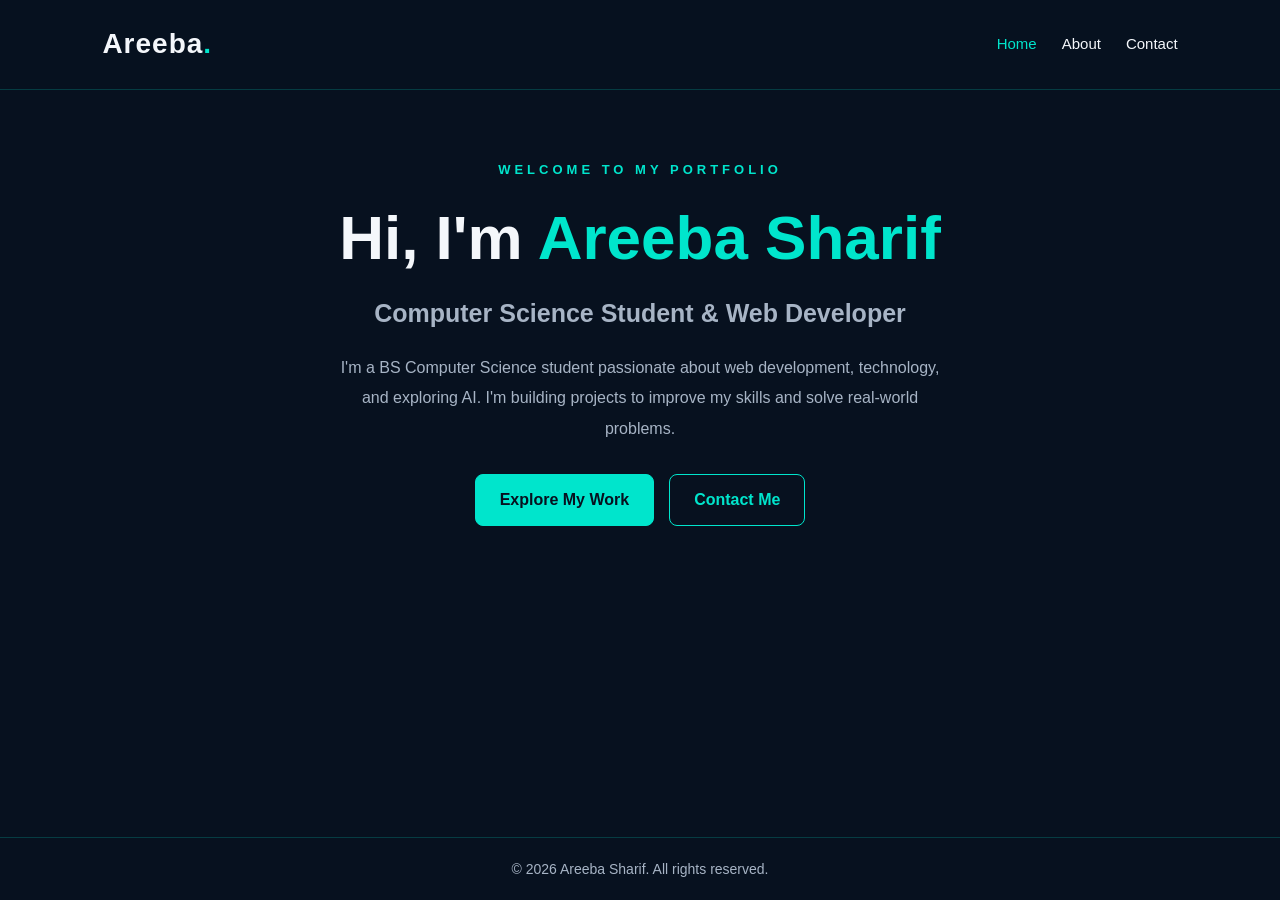
==== index.html @ 6294e9df "Complete Week 1 portfolio tasks" ====
<!DOCTYPE html>
<html lang="en">
<head>
    <meta charset="UTF-8">
    <meta name="viewport" content="width=device-width, initial-scale=1.0">
    <meta name="description" content="Areeba Sharif's personal developer portfolio.">
    <title>Areeba Sharif | Developer Portfolio</title>
    <link rel="stylesheet" href="css/style.css">
</head>
<body>

    <header>
        <h1 class="logo">Areeba<span>.</span></h1>

        <nav>
            <a href="index.html">Home</a>
            <a href="about.html">About</a>
            <a href="contact.html">Contact</a>
        </nav>
    </header>

    <main>
        <section class="hero">
            <p class="welcome">WELCOME TO MY PORTFOLIO</p>

            <h2>Hi, I'm <span>Areeba Sharif</span></h2>

            <h3>Computer Science Student & Web Developer</h3>

            <p class="intro">
                I'm a BS Computer Science student passionate about
                web development, technology, and exploring AI.
                I'm building projects to improve my skills and solve
                real-world problems.
            </p>

            <div class="hero-buttons">
                <a href="about.html" class="btn">Explore My Work</a>
                <a href="contact.html" class="btn secondary">Contact Me</a>
            </div>
        </section>
    </main>

    <footer>
        <p>&copy; 2026 Areeba Sharif. All rights reserved.</p>
    </footer>

    <script src="js/script.js"></script>
</body>
</html>
---- css/style.css ----
:root {
    --bg: #07111f;
    --panel: #0d1b2a;
    --panel-light: #102538;
    --teal: #00e5cc;
    --white: #f4f7fb;
    --muted: #a7b4c5;
    --border: rgba(0, 229, 204, 0.2);
}

* {
    margin: 0;
    padding: 0;
    box-sizing: border-box;
}

html {
    scroll-behavior: smooth;
}

body {
    font-family: Arial, sans-serif;
    background: var(--bg);
    color: var(--white);
    min-height: 100vh;
    display: flex;
    flex-direction: column;
    line-height: 1.6;
    overflow-x: hidden;
}

/* ========================================
   2. NAVIGATION HEADER
======================================== */

header {
    display: flex;
    justify-content: space-between;
    align-items: center;
    padding: 22px 8%;
    border-bottom: 1px solid var(--border);
    background: rgba(7, 17, 31, 0.95);
    position: relative;
    z-index: 10;
}

.logo {
    font-size: 28px;
    font-weight: bold;
    letter-spacing: 1px;
}

.logo span,
.hero h2 span,
.skills-section h2 span {
    color: var(--teal);
}

nav {
    display: flex;
    align-items: center;
    gap: 25px;
}

nav a {
    color: var(--white);
    text-decoration: none;
    font-size: 15px;
    transition: color 0.3s ease;
}

nav a:hover,
nav a:focus-visible {
    color: var(--teal);
}

/* ========================================
   3. MAIN PAGE LAYOUT
======================================== */

main {
    flex: 1;
    width: 100%;
    display: flex;
    flex-direction: column;
    align-items: center;
    gap: 40px;
    padding: 70px 8%;
}

/* ========================================
   4. HERO AND INTRODUCTION
======================================== */

.hero {
    width: 100%;
    max-width: 800px;
    text-align: center;
    animation: fadeUp 1s ease both;
}

.welcome {
    color: var(--teal);
    letter-spacing: 4px;
    font-size: 13px;
    font-weight: bold;
    margin-bottom: 20px;
}

.hero h2 {
    font-size: clamp(36px, 6vw, 62px);
    line-height: 1.2;
    margin-bottom: 18px;
}

.hero h3 {
    font-size: clamp(18px, 3vw, 25px);
    color: var(--muted);
    margin-bottom: 20px;
}

.intro {
    color: var(--muted);
    max-width: 620px;
    margin: 0 auto 30px;
    line-height: 1.9;
}

/* ========================================
   5. BUTTONS AND GLOW EFFECT
======================================== */

.hero-buttons {
    display: flex;
    justify-content: center;
    flex-wrap: wrap;
    gap: 15px;
}

.btn {
    display: inline-block;
    padding: 12px 24px;
    border-radius: 8px;
    background: var(--teal);
    color: var(--bg);
    font-weight: bold;
    text-decoration: none;
    border: 1px solid var(--teal);
    transition:
        transform 0.3s ease,
        box-shadow 0.3s ease,
        background 0.3s ease;
}

.btn:hover {
    transform: translateY(-4px);
    box-shadow: 0 0 22px rgba(0, 229, 204, 0.35);
}

.btn.secondary {
    background: transparent;
    color: var(--teal);
}

.btn.secondary:hover {
    background: var(--teal);
    color: var(--bg);
}

/* ========================================
   6. TECHNICAL SKILLS SECTION
======================================== */

.skills-section {
    width: 100%;
    max-width: 1050px;
    margin: 0 auto;
    padding: 30px 0;
    text-align: center;
    animation: fadeUp 0.8s ease both;
}

.skills-section h2 {
    font-size: clamp(32px, 5vw, 48px);
    line-height: 1.2;
    margin-bottom: 35px;
}

.skills-grid {
    display: grid;
    grid-template-columns: repeat(2, minmax(0, 1fr));
    gap: 22px;
    text-align: left;
}

.skill-card {
    background: linear-gradient(
        135deg,
        var(--panel),
        var(--panel-light)
    );
    border: 1px solid var(--border);
    border-radius: 14px;
    padding: 25px;
    transition:
        transform 0.3s ease,
        box-shadow 0.3s ease,
        border-color 0.3s ease;
}

.skill-card h3 {
    color: var(--teal);
    margin-bottom: 12px;
    font-size: 19px;
}

.skill-card p {
    color: var(--muted);
    line-height: 1.8;
}

.skill-card:hover {
    transform: translateY(-6px);
    border-color: var(--teal);
    box-shadow: 0 0 22px rgba(0, 229, 204, 0.15);
}

/* ========================================
   7. FOOTER
======================================== */

footer {
    text-align: center;
    padding: 20px;
    color: var(--muted);
    border-top: 1px solid var(--border);
    font-size: 14px;
}

/* ========================================
   8. ANIMATIONS
======================================== */

@keyframes fadeUp {
    from {
        opacity: 0;
        transform: translateY(25px);
    }

    to {
        opacity: 1;
        transform: translateY(0);
    }
}

@keyframes glow {
    0%,
    100% {
        box-shadow: 0 0 5px rgba(0, 229, 204, 0.1);
    }

    50% {
        box-shadow: 0 0 18px rgba(0, 229, 204, 0.2);
    }
}

/* ========================================
   9. TABLET RESPONSIVENESS
======================================== */

@media (max-width: 900px) {
    header {
        padding: 20px 5%;
    }

    main {
        padding: 55px 5%;
    }

    .skills-grid {
        gap: 16px;
    }

    .skill-card {
        padding: 22px;
    }
}

/* ========================================
   10. MOBILE RESPONSIVENESS
======================================== */

@media (max-width: 600px) {
    header {
        flex-direction: column;
        gap: 15px;
        padding: 20px;
    }

    nav {
        gap: 18px;
        flex-wrap: wrap;
        justify-content: center;
    }

    nav a {
        font-size: 14px;
    }

    main {
        padding: 45px 20px;
        gap: 25px;
    }

    .hero h2 {
        font-size: 36px;
    }

    .welcome {
        font-size: 11px;
        letter-spacing: 3px;
    }

    .skills-grid {
        grid-template-columns: 1fr;
    }

    .skill-card {
        padding: 20px;
    }

    .hero-buttons {
        flex-direction: column;
        align-items: stretch;
    }

    .btn {
        text-align: center;
    }
}

/* ========================================
   11. ACCESSIBILITY
======================================== */

@media (prefers-reduced-motion: reduce) {
    *,
    *::before,
    *::after {
        scroll-behavior: auto !important;
        animation-duration: 0.01ms !important;
        animation-iteration-count: 1 !important;
        transition-duration: 0.01ms !important;
    }
}
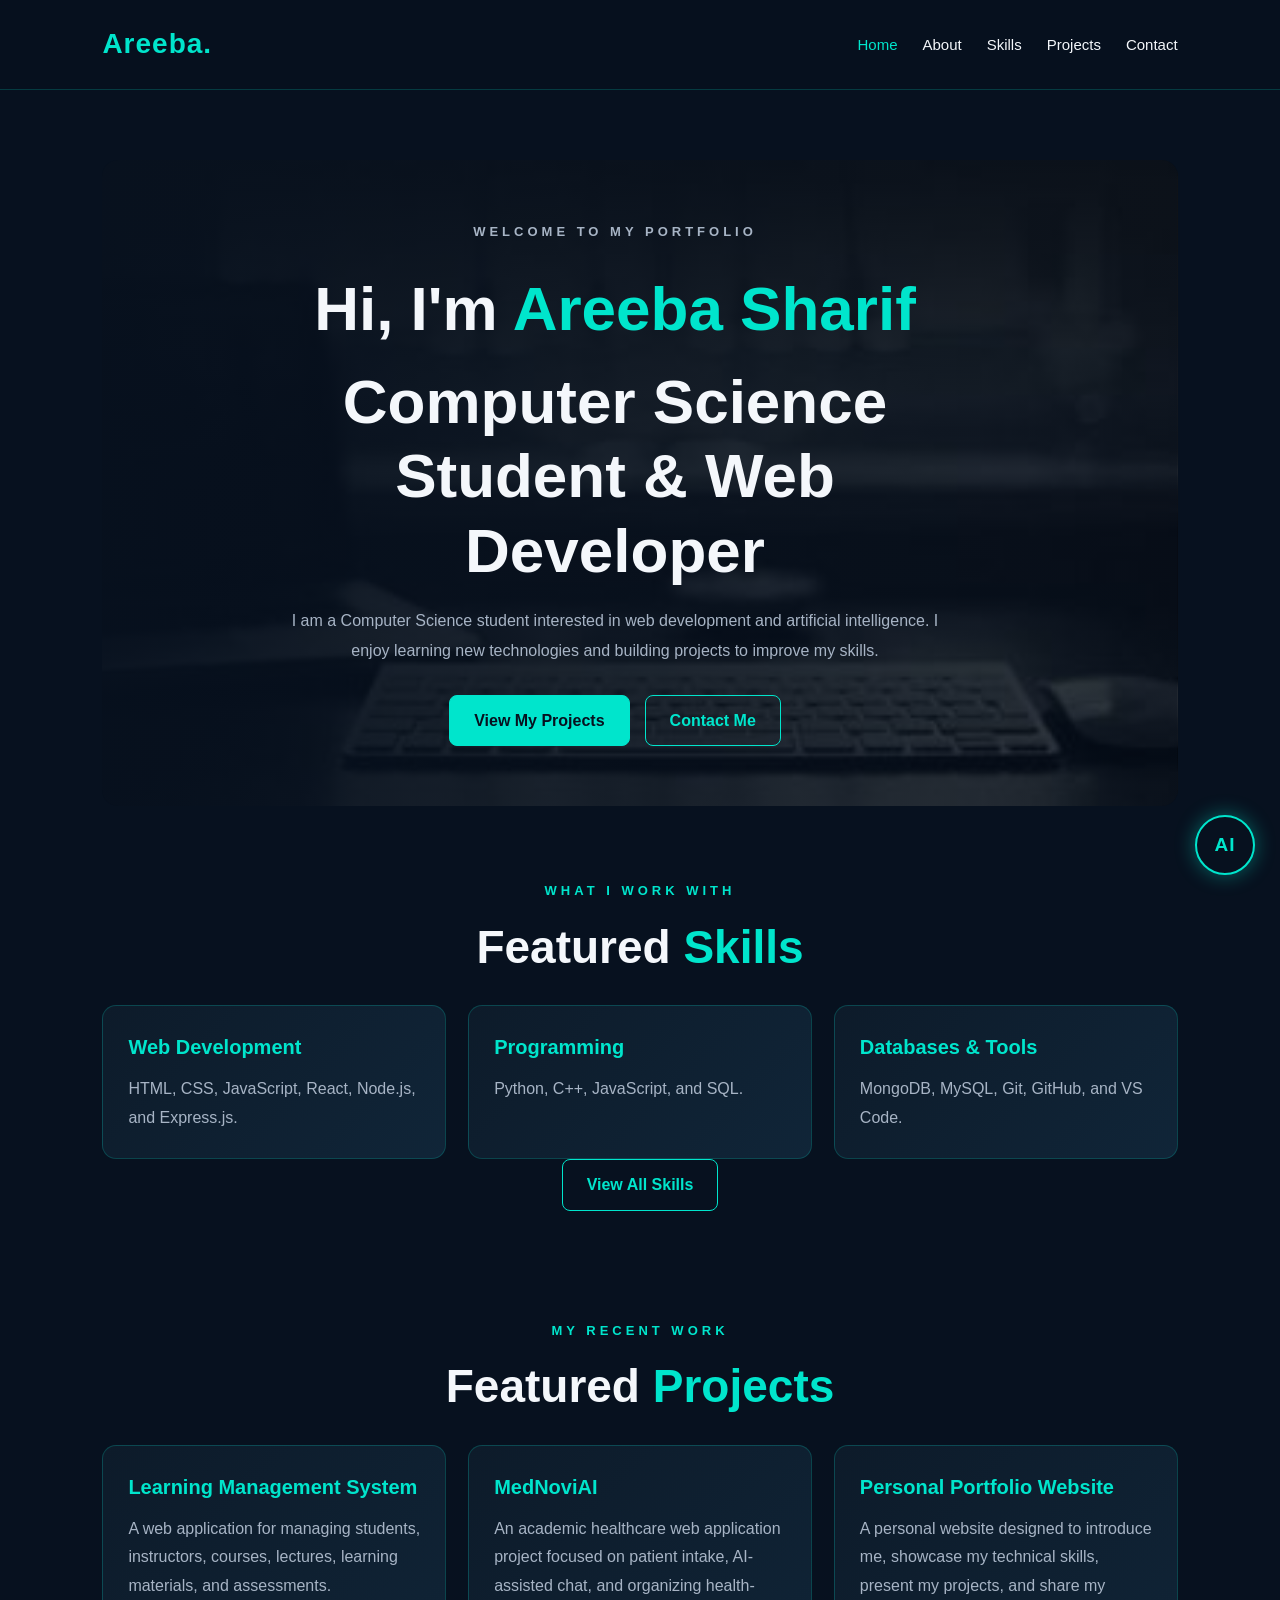
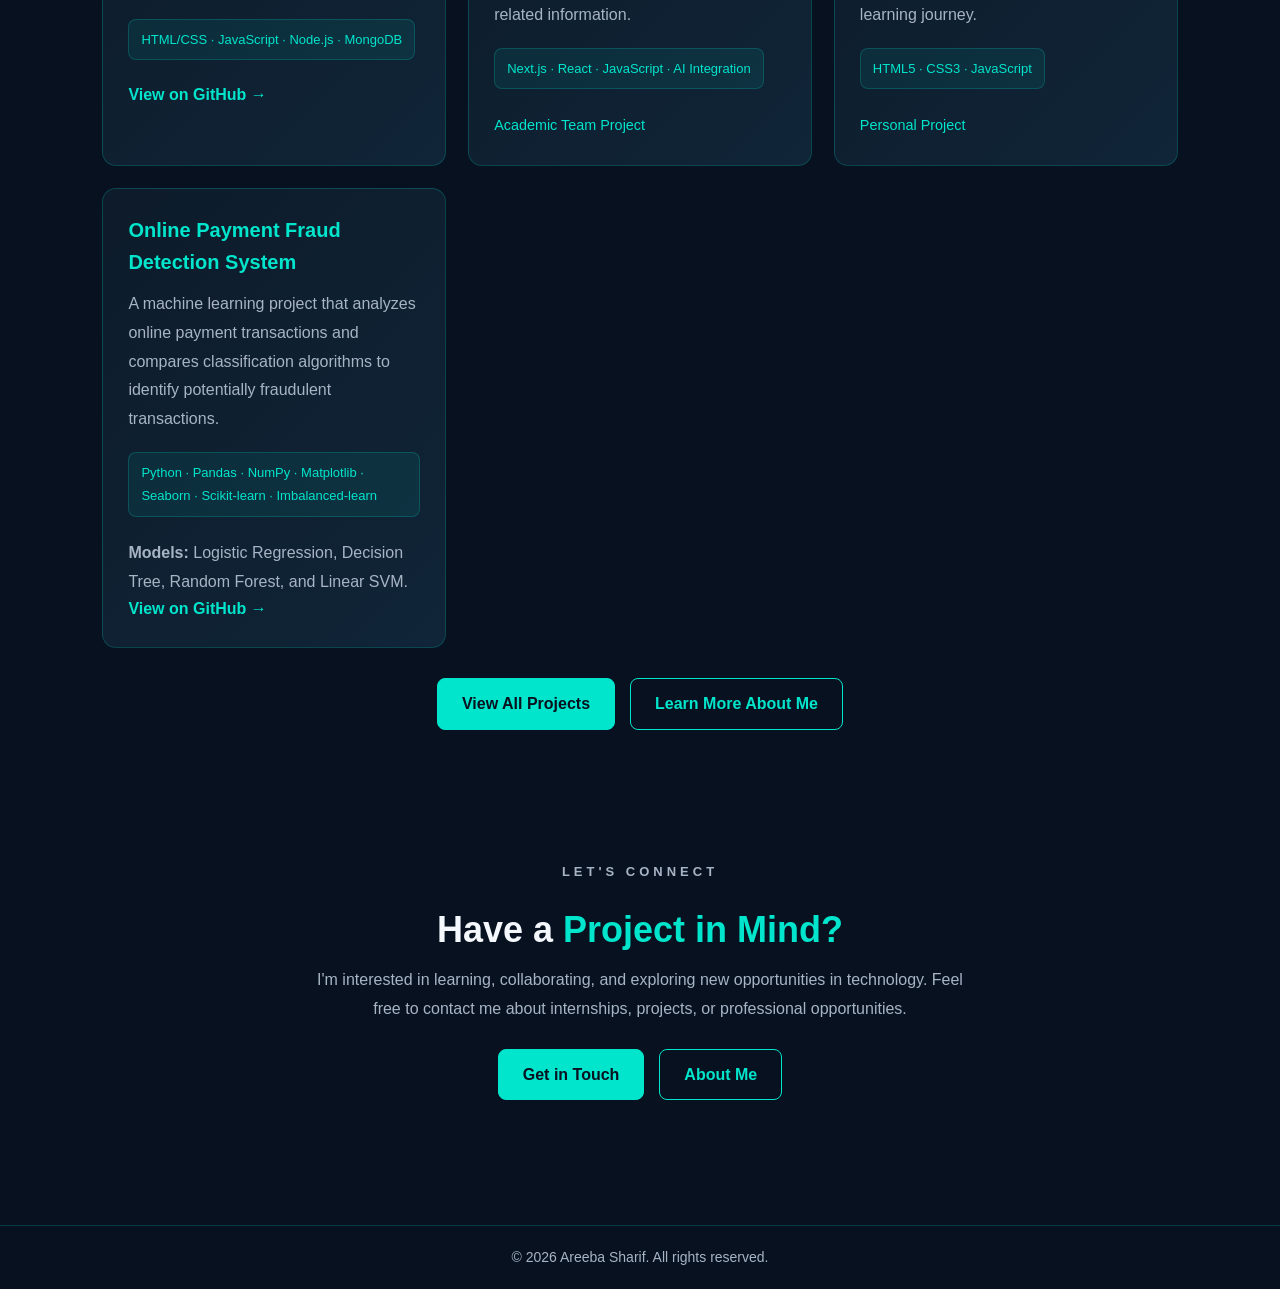
==== commit 12d0002c: "Complete Week 2 HTML and CSS development" ====
--- a/index.html
+++ b/index.html
@@ -1,51 +1,363 @@
-
 <!DOCTYPE html>
 <html lang="en">
+
 <head>
     <meta charset="UTF-8">
     <meta name="viewport" content="width=device-width, initial-scale=1.0">
-    <meta name="description" content="Areeba Sharif's personal developer portfolio.">
+
+    <meta name="description"
+        content="Areeba Sharif's portfolio showcasing computer science skills, web development projects, and machine learning work.">
+
     <title>Areeba Sharif | Developer Portfolio</title>
+
     <link rel="stylesheet" href="css/style.css">
+    <link rel="stylesheet" href="css/chatbot.css">
 </head>
+
 <body>
 
-    <header>
-        <h1 class="logo">Areeba<span>.</span></h1>
-
-        <nav>
-            <a href="index.html">Home</a>
-            <a href="about.html">About</a>
-            <a href="contact.html">Contact</a>
+    <!-- Header and Navigation -->
+    <header class="header">
+        <nav class="navbar" aria-label="Main navigation">
+
+            <a href="index.html" class="logo">
+                Areeba<span>.</span>
+            </a>
+
+            <ul class="nav-links">
+                <li>
+                    <a href="index.html" class="active">Home</a>
+                </li>
+                <li>
+                    <a href="about.html">About</a>
+                </li>
+                <li>
+                    <a href="skills.html">Skills</a>
+                </li>
+                <li>
+                    <a href="projects.html">Projects</a>
+                </li>
+                <li>
+                    <a href="contact.html">Contact</a>
+                </li>
+            </ul>
+
         </nav>
     </header>
 
     <main>
-        <section class="hero">
+    
+<!-- Hero Section -->
+<section class="hero" id="home">
+    <div class="hero-content">
+        <div class="hero-text">
+
             <p class="welcome">WELCOME TO MY PORTFOLIO</p>
 
-            <h2>Hi, I'm <span>Areeba Sharif</span></h2>
-
-            <h3>Computer Science Student & Web Developer</h3>
+            <h1>Hi, I'm <span>Areeba Sharif</span></h1>
+
+            <h2>Computer Science Student &amp; Web Developer</h2>
 
             <p class="intro">
-                I'm a BS Computer Science student passionate about
-                web development, technology, and exploring AI.
-                I'm building projects to improve my skills and solve
-                real-world problems.
+                I am a Computer Science student interested in web
+                development and artificial intelligence. I enjoy
+                learning new technologies and building projects
+                to improve my skills.
             </p>
 
             <div class="hero-buttons">
-                <a href="about.html" class="btn">Explore My Work</a>
-                <a href="contact.html" class="btn secondary">Contact Me</a>
-            </div>
+                <a href="#projects" class="btn">
+                    View My Projects
+                </a>
+
+                <a href="contact.html" class="btn secondary">
+                    Contact Me
+                </a>
+            </div>
+
+        </div>
+    </div>
+</section>
+
+        
+
+        <!-- Featured Skills Section -->
+        <section class="home-section" id="skills">
+
+            <p class="welcome">WHAT I WORK WITH</p>
+
+            <h2>Featured <span>Skills</span></h2>
+
+            <div class="home-grid">
+
+                <article class="home-card">
+                    <h3>Web Development</h3>
+
+                    <p>
+                        HTML, CSS, JavaScript, React, Node.js,
+                        and Express.js.
+                    </p>
+                </article>
+
+                <article class="home-card">
+                    <h3>Programming</h3>
+
+                    <p>
+                        Python, C++, JavaScript, and SQL.
+                    </p>
+                </article>
+
+                <article class="home-card">
+                    <h3>Databases &amp; Tools</h3>
+
+                    <p>
+                        MongoDB, MySQL, Git, GitHub, and VS Code.
+                    </p>
+                </article>
+
+            </div>
+
+            <div class="hero-buttons">
+                <a href="skills.html" class="btn secondary">
+                    View All Skills
+                </a>
+            </div>
+
         </section>
+
+        <!-- Featured Projects Section -->
+        <section class="home-section" id="projects">
+
+            <p class="welcome">MY RECENT WORK</p>
+
+            <h2>Featured <span>Projects</span></h2>
+
+            <div class="home-grid">
+
+                <!-- Project 1: LMS -->
+                <article class="home-card">
+
+                    <h3>Learning Management System</h3>
+
+                    <p>
+                        A web application for managing students,
+                        instructors, courses, lectures, learning
+                        materials, and assessments.
+                    </p>
+
+                    <p class="project-tech">
+                        HTML/CSS · JavaScript · Node.js · MongoDB
+                    </p>
+
+                    <a
+                        href="https://github.com/Areeba-Sharif/LMS-PROJECT"
+                        target="_blank"
+                        rel="noopener noreferrer"
+                        class="project-link">
+                        View on GitHub →
+                    </a>
+
+                </article>
+
+                <!-- Project 2: MedNoviAI -->
+                <article class="home-card">
+
+                    <h3>MedNoviAI</h3>
+
+                    <p>
+                        An academic healthcare web application project
+                        focused on patient intake, AI-assisted chat,
+                        and organizing health-related information.
+                    </p>
+
+                    <p class="project-tech">
+                        Next.js · React · JavaScript · AI Integration
+                    </p>
+
+                    <p>
+                        <span class="project-status">
+                            Academic Team Project
+                        </span>
+                    </p>
+
+                </article>
+
+                <!-- Project 3: Portfolio -->
+                <article class="home-card">
+
+                    <h3>Personal Portfolio Website</h3>
+
+                    <p>
+                        A personal website designed to introduce me,
+                        showcase my technical skills, present my
+                        projects, and share my learning journey.
+                    </p>
+
+                    <p class="project-tech">
+                        HTML5 · CSS3 · JavaScript
+                    </p>
+
+                    <p>
+                        <span class="project-status">
+                            Personal Project
+                        </span>
+                    </p>
+
+                </article>
+
+                <!-- Project 4: Fraud Detection -->
+                <article class="home-card">
+
+                    <h3>Online Payment Fraud Detection System</h3>
+
+                    <p>
+                        A machine learning project that analyzes
+                        online payment transactions and compares
+                        classification algorithms to identify
+                        potentially fraudulent transactions.
+                    </p>
+
+                    <p class="project-tech">
+                        Python · Pandas · NumPy · Matplotlib ·
+                        Seaborn · Scikit-learn · Imbalanced-learn
+                    </p>
+
+                    <p>
+                        <strong>Models:</strong>
+                        Logistic Regression, Decision Tree,
+                        Random Forest, and Linear SVM.
+                    </p>
+
+                    <a
+                        href="https://github.com/Areeba-Sharif/Online-Payment-Fraud-Detection"
+                        target="_blank"
+                        rel="noopener noreferrer"
+                        class="project-link">
+                        View on GitHub →
+                    </a>
+
+                </article>
+
+            </div>
+
+            <div class="hero-buttons projects-button">
+                <a href="projects.html" class="btn">
+                    View All Projects
+                </a>
+
+                <a href="about.html" class="btn secondary">
+                    Learn More About Me
+                </a>
+            </div>
+
+        </section>
+
+        <!-- Contact Call to Action -->
+        <section class="home-section contact-preview">
+
+            <p class="welcome">LET'S CONNECT</p>
+
+            <h2>
+                Have a <span>Project in Mind?</span>
+            </h2>
+
+            <p class="intro">
+                I'm interested in learning, collaborating, and
+                exploring new opportunities in technology.
+                Feel free to contact me about internships,
+                projects, or professional opportunities.
+            </p>
+
+            <div class="hero-buttons">
+                <a href="contact.html" class="btn">
+                    Get in Touch
+                </a>
+
+                <a href="about.html" class="btn secondary">
+                    About Me
+                </a>
+            </div>
+
+        </section>
+
     </main>
 
-    <footer>
-        <p>&copy; 2026 Areeba Sharif. All rights reserved.</p>
+    <!-- Footer -->
+    <footer class="footer">
+        <p>
+            &copy; 2026 Areeba Sharif. All rights reserved.
+        </p>
     </footer>
 
+    
     <script src="js/script.js"></script>
+
+    <!-- AI Portfolio Assistant -->
+    <div class="chatbot-panel" id="chatbotPanel"
+         role="dialog"
+         aria-label="Areeba's AI Portfolio Assistant">
+
+        <div class="chatbot-header">
+            <div>
+                <h3>Areeba's AI Assistant</h3>
+                <p>Ask me about Areeba!</p>
+            </div>
+
+            <button class="chatbot-close"
+                    id="chatbotClose"
+                    type="button"
+                    aria-label="Close chat">&times;</button>
+        </div>
+
+        <div class="chatbot-messages"
+             id="chatbotMessages"
+             aria-live="polite">
+            <div class="chatbot-message bot">
+                Hi! Welcome to Areeba's portfolio.
+
+                Ask me about her skills, projects, education,
+                or contact details.
+            </div>
+        </div>
+
+        <div class="chatbot-suggestions">
+            <button type="button"
+                    data-question="What are Areeba's skills?">Skills</button>
+
+            <button type="button"
+                    data-question="Tell me about Areeba's projects.">Projects</button>
+
+            <button type="button"
+                    data-question="Tell me about Areeba's education.">Education</button>
+
+            <button type="button"
+                    data-question="How can I contact Areeba?">Contact</button>
+        </div>
+
+        <form class="chatbot-form" id="chatbotForm">
+            <input type="text"
+                   id="chatbotInput"
+                   placeholder="Ask a question..."
+                   aria-label="Your question"
+                   autocomplete="off"
+                   required>
+
+            <button type="submit">Send</button>
+        </form>
+    </div>
+
+    <!-- Floating AI Button (no icon required) -->
+    <button class="chatbot-toggle"
+            id="chatbotToggle"
+            type="button"
+            aria-label="Open portfolio assistant"
+            aria-controls="chatbotPanel"
+            aria-expanded="false">
+        <span class="chatbot-button-text">AI</span>
+    </button>
+
+    <!-- Chatbot JavaScript -->
+    <script src="js/chatbot.js" defer></script>
+
 </body>
 </html>
--- a/css/style.css
+++ b/css/style.css
@@ -1,4 +1,6 @@
-
+/* ========================================
+   1. THEME AND GLOBAL SETTINGS
+======================================== */
 
 :root {
     --bg: #07111f;
@@ -8,6 +10,7 @@
     --white: #f4f7fb;
     --muted: #a7b4c5;
     --border: rgba(0, 229, 204, 0.2);
+    --shadow: 0 0 22px rgba(0, 229, 204, 0.15);
 }
 
 * {
@@ -21,64 +24,29 @@
 }
 
 body {
-    font-family: Arial, sans-serif;
-    background: var(--bg);
-    color: var(--white);
     min-height: 100vh;
     display: flex;
     flex-direction: column;
+    overflow-x: hidden;
+    font-family: Arial, sans-serif;
     line-height: 1.6;
-    overflow-x: hidden;
-}
-
-/* ========================================
-   2. NAVIGATION HEADER
-======================================== */
-
-header {
-    display: flex;
-    justify-content: space-between;
-    align-items: center;
-    padding: 22px 8%;
-    border-bottom: 1px solid var(--border);
-    background: rgba(7, 17, 31, 0.95);
-    position: relative;
-    z-index: 10;
-}
-
-.logo {
-    font-size: 28px;
-    font-weight: bold;
-    letter-spacing: 1px;
-}
-
-.logo span,
-.hero h2 span,
-.skills-section h2 span {
-    color: var(--teal);
-}
-
-nav {
-    display: flex;
-    align-items: center;
-    gap: 25px;
-}
-
-nav a {
+    background: var(--bg);
     color: var(--white);
-    text-decoration: none;
-    font-size: 15px;
-    transition: color 0.3s ease;
-}
-
-nav a:hover,
-nav a:focus-visible {
-    color: var(--teal);
-}
-
-/* ========================================
-   3. MAIN PAGE LAYOUT
-======================================== */
+}
+
+img {
+    max-width: 100%;
+}
+
+a {
+    outline-offset: 4px;
+}
+
+button,
+input,
+textarea {
+    font: inherit;
+}
 
 main {
     flex: 1;
@@ -90,50 +58,184 @@
     padding: 70px 8%;
 }
 
+section {
+    scroll-margin-top: 25px;
+}
+
 /* ========================================
-   4. HERO AND INTRODUCTION
+   2. HEADER AND NAVIGATION
+   Supports both direct nav links and
+   .navbar / .nav-links markup
 ======================================== */
 
+header,
+.header {
+    position: relative;
+    z-index: 10;
+    display: flex;
+    align-items: center;
+    justify-content: space-between;
+    gap: 20px;
+    padding: 22px 8%;
+    background: rgba(7, 17, 31, 0.96);
+    border-bottom: 1px solid var(--border);
+}
+
+.navbar {
+    width: 100%;
+    display: flex;
+    align-items: center;
+    justify-content: space-between;
+    gap: 20px;
+}
+
+.logo {
+    color: var(--white);
+    font-size: 28px;
+    font-weight: bold;
+    letter-spacing: 1px;
+    text-decoration: none;
+    white-space: nowrap;
+}
+
+.logo span {
+    color: var(--teal);
+}
+
+nav,
+.nav-links {
+    display: flex;
+    align-items: center;
+    gap: 25px;
+}
+
+.nav-links {
+    flex-wrap: wrap;
+    list-style: none;
+}
+
+nav a,
+.nav-links a {
+    color: var(--white);
+    text-decoration: none;
+    font-size: 15px;
+    transition: color 0.3s ease;
+}
+
+nav a:hover,
+nav a:focus-visible,
+.nav-links a:hover,
+.nav-links a:focus-visible,
+.nav-links a.active {
+    color: var(--teal);
+}
+
+/* ========================================
+   3. HERO SECTION
+======================================== */
+
 .hero {
+    position: relative;
+    isolation: isolate;
     width: 100%;
-    max-width: 800px;
+    max-width: 1100px;
+    min-height: 480px;
+    display: flex;
+    flex-direction: column;
+    align-items: center;
+    justify-content: center;
+    padding: 60px 30px;
     text-align: center;
-    animation: fadeUp 1s ease both;
+    border-radius: 16px;
+    overflow: hidden;
+    background-color: var(--bg);
+    background-image:
+        linear-gradient(
+            90deg,
+            rgba(7, 17, 31, 0.92) 0%,
+            rgba(7, 17, 31, 0.76) 55%,
+            rgba(7, 17, 31, 0.58) 100%
+        ),
+        url("../images/hero-bg.png");
+    background-size: cover;
+    background-position: center;
+    background-repeat: no-repeat;
+    animation: fadeUp 0.8s ease both;
+}
+
+.hero-content {
+    position: relative;
+    z-index: 1;
+    width: 100%;
+    max-width: 750px;
+}
+
+.hero-text {
+    width: 100%;
+    max-width: 700px;
 }
 
 .welcome {
     color: var(--teal);
-    letter-spacing: 4px;
     font-size: 13px;
     font-weight: bold;
-    margin-bottom: 20px;
-}
-
+    letter-spacing: 4px;
+    margin-bottom: 18px;
+}
+
+.hero h1,
 .hero h2 {
+    color: var(--white);
     font-size: clamp(36px, 6vw, 62px);
     line-height: 1.2;
     margin-bottom: 18px;
 }
 
+.hero h1 span,
+.hero h2 span,
+.home-section h2 span,
+.skills-section h2 span,
+.projects-section h1 span,
+.projects-section h2 span,
+.contact-preview h2 span,
+.contact-section h1 span,
+.section-heading h1 span,
+.section-heading h2 span,
+.goals-content h2 span {
+    color: var(--teal);
+}
+
 .hero h3 {
+    color: var(--muted);
     font-size: clamp(18px, 3vw, 25px);
+    margin-bottom: 20px;
+}
+
+.hero p,
+.hero .intro {
+    max-width: 650px;
+    margin: 0 auto 28px;
     color: var(--muted);
-    margin-bottom: 20px;
-}
-
-.intro {
-    color: var(--muted);
-    max-width: 620px;
-    margin: 0 auto 30px;
     line-height: 1.9;
 }
 
+.hero .hero-buttons {
+    justify-content: center;
+    margin-top: 20px;
+}
+
+.hero-content,
+.hero-text {
+    overflow-wrap: anywhere;
+}
+
 /* ========================================
-   5. BUTTONS AND GLOW EFFECT
+   4. BUTTONS
 ======================================== */
 
 .hero-buttons {
     display: flex;
+    align-items: center;
     justify-content: center;
     flex-wrap: wrap;
     gap: 15px;
@@ -142,20 +244,24 @@
 .btn {
     display: inline-block;
     padding: 12px 24px;
+    border: 1px solid var(--teal);
     border-radius: 8px;
     background: var(--teal);
     color: var(--bg);
     font-weight: bold;
+    text-align: center;
     text-decoration: none;
-    border: 1px solid var(--teal);
+    cursor: pointer;
     transition:
         transform 0.3s ease,
         box-shadow 0.3s ease,
-        background 0.3s ease;
-}
-
-.btn:hover {
-    transform: translateY(-4px);
+        background 0.3s ease,
+        color 0.3s ease;
+}
+
+.btn:hover,
+.btn:focus-visible {
+    transform: translateY(-3px);
     box-shadow: 0 0 22px rgba(0, 229, 204, 0.35);
 }
 
@@ -164,28 +270,112 @@
     color: var(--teal);
 }
 
-.btn.secondary:hover {
+.btn.secondary:hover,
+.btn.secondary:focus-visible {
     background: var(--teal);
     color: var(--bg);
 }
 
 /* ========================================
-   6. TECHNICAL SKILLS SECTION
+   5. HOME PAGE / FEATURED SKILLS
 ======================================== */
 
+.home-section,
+.skills-section,
+.projects-section,
+.contact-preview,
+.contact-section,
+.about-section,
+.education-section,
+.interests-section,
+.goals-section {
+    width: 100%;
+    max-width: 1100px;
+    margin: 0 auto;
+    animation: fadeUp 0.8s ease both;
+}
+
+.home-section,
 .skills-section {
-    width: 100%;
-    max-width: 1050px;
-    margin: 0 auto;
-    padding: 30px 0;
+    padding: 35px 0;
     text-align: center;
-    animation: fadeUp 0.8s ease both;
-}
-
+}
+
+.home-section h2,
 .skills-section h2 {
-    font-size: clamp(32px, 5vw, 48px);
+    font-size: clamp(30px, 5vw, 46px);
     line-height: 1.2;
-    margin-bottom: 35px;
+    margin-bottom: 30px;
+}
+
+.home-grid {
+    display: grid;
+    grid-template-columns: repeat(3, minmax(0, 1fr));
+    gap: 22px;
+    text-align: left;
+}
+
+.home-card,
+.skill-card,
+.interest-card {
+    padding: 25px;
+    border: 1px solid var(--border);
+    border-radius: 14px;
+    background: linear-gradient(135deg, var(--panel), var(--panel-light));
+    transition:
+        transform 0.3s ease,
+        border-color 0.3s ease,
+        box-shadow 0.3s ease;
+}
+
+.home-card:hover,
+.skill-card:hover,
+.interest-card:hover {
+    transform: translateY(-6px);
+    border-color: var(--teal);
+    box-shadow: var(--shadow);
+}
+
+.home-card h3,
+.skill-card h3,
+.interest-card h3 {
+    color: var(--teal);
+    font-size: 20px;
+    margin-bottom: 12px;
+}
+
+.home-card p,
+.skill-card p,
+.interest-card p {
+    color: var(--muted);
+    line-height: 1.8;
+}
+
+.home-card .project-tech,
+.skill-card .project-tech {
+    display: inline-block;
+    margin-top: 18px;
+    padding: 8px 12px;
+    border: 1px solid var(--border);
+    border-radius: 8px;
+    background: rgba(0, 229, 204, 0.08);
+    color: var(--teal);
+    font-size: 13px;
+    line-height: 1.8;
+}
+
+/* ========================================
+   6. SKILLS PAGE
+======================================== */
+
+.skills-section > .welcome {
+    margin-bottom: 15px;
+}
+
+.skills-section > .intro {
+    max-width: 700px;
+    margin: 0 auto 35px;
+    color: var(--muted);
 }
 
 .skills-grid {
@@ -195,52 +385,547 @@
     text-align: left;
 }
 
-.skill-card {
-    background: linear-gradient(
-        135deg,
-        var(--panel),
-        var(--panel-light)
-    );
+.skill-card h3 {
+    font-size: 19px;
+}
+
+/* ========================================
+   7. PROJECTS PAGE
+======================================== */
+
+.projects-section {
+    padding: 45px 0;
+    text-align: center;
+}
+
+.projects-section h1,
+.projects-section h2 {
+    color: var(--white);
+    font-size: clamp(32px, 5vw, 48px);
+    line-height: 1.2;
+    margin-bottom: 20px;
+}
+
+.projects-intro,
+.projects-section > .intro {
+    max-width: 700px;
+    margin: 0 auto 40px;
+    color: var(--muted);
+    line-height: 1.8;
+}
+
+.projects-grid {
+    display: grid;
+    grid-template-columns: repeat(2, minmax(0, 1fr));
+    gap: 25px;
+    text-align: left;
+}
+
+.project-card {
+    position: relative;
+    padding: 28px;
+    overflow: hidden;
     border: 1px solid var(--border);
-    border-radius: 14px;
-    padding: 25px;
+    border-radius: 16px;
+    background: linear-gradient(135deg, var(--panel), var(--panel-light));
     transition:
         transform 0.3s ease,
         box-shadow 0.3s ease,
         border-color 0.3s ease;
 }
 
-.skill-card h3 {
-    color: var(--teal);
-    margin-bottom: 12px;
-    font-size: 19px;
-}
-
-.skill-card p {
+.project-card:hover {
+    transform: translateY(-6px);
+    border-color: var(--teal);
+    box-shadow: var(--shadow);
+}
+
+.project-number {
+    color: var(--teal);
+    font-size: 14px;
+    font-weight: bold;
+    letter-spacing: 2px;
+    margin-bottom: 15px;
+}
+
+.project-icon {
+    width: 55px;
+    height: 55px;
+    display: flex;
+    align-items: center;
+    justify-content: center;
+    margin-bottom: 22px;
+    border: 1px solid var(--border);
+    border-radius: 12px;
+    background: rgba(0, 229, 204, 0.1);
+}
+
+.project-icon span {
+    color: var(--teal);
+    font-size: 1.2rem;
+    font-weight: bold;
+}
+
+.project-card h2,
+.project-card h3,
+.project-content h2 {
+    color: var(--white);
+    font-size: 22px;
+    margin-bottom: 15px;
+}
+
+.project-card p,
+.project-content p {
     color: var(--muted);
     line-height: 1.8;
-}
-
-.skill-card:hover {
-    transform: translateY(-6px);
+    margin-bottom: 20px;
+}
+
+.project-tags,
+.project-tech {
+    display: flex;
+    flex-wrap: wrap;
+    gap: 8px;
+    margin-bottom: 22px;
+}
+
+.project-tags span,
+.project-tech span {
+    padding: 5px 10px;
+    border: 1px solid var(--border);
+    border-radius: 20px;
+    background: rgba(0, 229, 204, 0.08);
+    color: var(--teal);
+    font-size: 12px;
+}
+
+.project-link {
+    display: inline-block;
+    color: var(--teal);
+    font-weight: bold;
+    text-decoration: none;
+    transition: color 0.3s ease;
+}
+
+.project-link:hover,
+.project-link:focus-visible {
+    color: var(--white);
+}
+
+.project-status {
+    color: var(--teal) !important;
+    font-size: 0.9rem;
+}
+
+.projects-button {
+    margin-top: 30px;
+}
+
+/* ========================================
+   8. ABOUT PAGE
+======================================== */
+
+/* Use profile.jpg as a page background only when
+   the About page contains .profile-section. */
+body:has(.profile-section) {
+    position: relative;
+    isolation: isolate;
+    background: transparent;
+}
+
+body:has(.profile-section)::before {
+    content: "";
+    position: fixed;
+    inset: 0;
+    z-index: -1;
+    background:
+        linear-gradient(
+            rgba(7, 17, 31, 0.82),
+            rgba(7, 17, 31, 0.9)
+        ),
+        url("../images/profile.jpg") center / cover no-repeat;
+}
+
+body:has(.profile-section) header,
+body:has(.profile-section) main,
+body:has(.profile-section) footer {
+    background-color: transparent;
+}
+
+.section-heading {
+    width: 100%;
+    margin-bottom: 35px;
+    text-align: center;
+}
+
+.section-heading h1,
+.section-heading h2 {
+    font-size: clamp(32px, 5vw, 48px);
+    line-height: 1.2;
+    margin-bottom: 15px;
+}
+
+.section-heading p {
+    color: var(--muted);
+}
+
+.section-subtitle {
+    margin-bottom: 12px;
+    color: var(--teal) !important;
+    font-size: 12px;
+    font-weight: bold;
+    letter-spacing: 3px;
+}
+
+.about-container {
+    display: grid;
+    grid-template-columns: 0.8fr 1.5fr;
+    align-items: center;
+    gap: 40px;
+    padding: 30px;
+    border: 1px solid var(--border);
+    border-radius: 18px;
+    background: rgba(13, 27, 42, 0.9);
+}
+
+.about-image {
+    display: flex;
+    align-items: center;
+    justify-content: center;
+}
+
+.profile-placeholder {
+    width: 260px;
+    max-width: 100%;
+    aspect-ratio: 1;
+    display: flex;
+    align-items: center;
+    justify-content: center;
+    border: 2px solid var(--teal);
+    border-radius: 50%;
+    background: linear-gradient(135deg, var(--panel-light), var(--bg));
+    box-shadow: 0 0 30px rgba(0, 229, 204, 0.15);
+}
+
+.profile-placeholder span {
+    color: var(--teal);
+    font-size: 80px;
+    font-weight: bold;
+}
+
+.about-image img {
+    width: 260px;
+    max-width: 100%;
+    aspect-ratio: 1;
+    object-fit: cover;
+    border: 3px solid var(--teal);
+    border-radius: 50%;
+}
+
+.about-content h2 {
+    font-size: clamp(25px, 3vw, 34px);
+    margin-bottom: 8px;
+}
+
+.about-content h3 {
+    color: var(--muted);
+    font-size: 17px;
+    margin-bottom: 20px;
+}
+
+.about-content h3 span {
+    color: var(--teal);
+}
+
+.about-content p,
+.education-content p,
+.goals-content p {
+    color: var(--muted);
+    line-height: 1.9;
+    margin-bottom: 15px;
+}
+
+.about-details {
+    display: grid;
+    grid-template-columns: repeat(2, minmax(0, 1fr));
+    gap: 12px;
+    margin: 25px 0;
+}
+
+.detail-item {
+    display: flex;
+    flex-direction: column;
+    gap: 4px;
+    padding: 12px;
+    overflow-wrap: anywhere;
+    border: 1px solid var(--border);
+    border-radius: 8px;
+    background: rgba(7, 17, 31, 0.6);
+}
+
+.detail-item strong {
+    color: var(--teal);
+    font-size: 13px;
+}
+
+.detail-item span {
+    font-size: 14px;
+}
+
+.education-card {
+    display: flex;
+    align-items: flex-start;
+    gap: 22px;
+    padding: 28px;
+    border: 1px solid var(--border);
+    border-radius: 14px;
+    background: rgba(13, 27, 42, 0.92);
+    transition: transform 0.3s ease, border-color 0.3s ease;
+}
+
+.education-card:hover {
+    transform: translateY(-4px);
     border-color: var(--teal);
-    box-shadow: 0 0 22px rgba(0, 229, 204, 0.15);
+}
+
+.education-icon {
+    min-width: 52px;
+    height: 52px;
+    display: flex;
+    align-items: center;
+    justify-content: center;
+    border-radius: 12px;
+    background: var(--teal);
+    color: var(--bg);
+    font-weight: bold;
+}
+
+.education-status {
+    display: inline-block;
+    margin-bottom: 8px;
+    color: var(--teal);
+    font-size: 12px;
+    font-weight: bold;
+    letter-spacing: 1px;
+}
+
+.education-content h3 {
+    font-size: 21px;
+    margin-bottom: 6px;
+}
+
+.education-content h4 {
+    color: var(--teal);
+    font-size: 15px;
+    font-weight: normal;
+    margin-bottom: 12px;
+}
+
+.education-date {
+    color: var(--muted);
+    font-size: 13px;
+}
+
+.interests-grid {
+    display: grid;
+    grid-template-columns: repeat(2, minmax(0, 1fr));
+    gap: 22px;
+}
+
+.interest-icon {
+    width: 48px;
+    height: 48px;
+    display: flex;
+    align-items: center;
+    justify-content: center;
+    margin-bottom: 18px;
+    border: 1px solid var(--border);
+    border-radius: 12px;
+    background: rgba(0, 229, 204, 0.08);
+    color: var(--teal);
+    font-size: 18px;
+    font-weight: bold;
+}
+
+.interest-card h3 {
+    margin-bottom: 10px;
+}
+
+.goals-section {
+    padding: 35px;
+    border: 1px solid var(--border);
+    border-radius: 16px;
+    background: rgba(13, 27, 42, 0.92);
+}
+
+.goals-content {
+    max-width: 850px;
+    margin: 0 auto;
+    text-align: center;
+}
+
+.goals-content h2 {
+    font-size: clamp(30px, 5vw, 44px);
+    margin-bottom: 20px;
+}
+
+.goals-content ul {
+    margin-top: 15px;
+    padding-left: 25px;
+    text-align: left;
+}
+
+.goals-content li {
+    margin-bottom: 10px;
+}
+
+.goals-content .btn {
+    margin-top: 10px;
 }
 
 /* ========================================
-   7. FOOTER
+   9. CONTACT PAGE AND HOME CONTACT PREVIEW
 ======================================== */
 
+.contact-preview {
+    padding: 55px 0;
+    text-align: center;
+}
+
+.contact-preview h2 {
+    color: var(--white);
+    font-size: clamp(28px, 4vw, 36px);
+    margin-bottom: 15px;
+}
+
+.contact-preview p {
+    max-width: 650px;
+    margin: 0 auto 25px;
+    color: var(--muted);
+    line-height: 1.8;
+}
+
+.contact-section {
+    padding: 45px 0;
+}
+
+.contact-section > .welcome,
+.contact-section > h1,
+.contact-section > .intro {
+    text-align: center;
+}
+
+.contact-section h1 {
+    color: var(--white);
+    font-size: clamp(32px, 5vw, 42px);
+    margin-bottom: 18px;
+}
+
+.contact-section > .intro {
+    max-width: 650px;
+    margin: 0 auto 45px;
+    color: var(--muted);
+    line-height: 1.8;
+}
+
+.contact-container {
+    display: grid;
+    grid-template-columns: repeat(2, minmax(0, 1fr));
+    align-items: start;
+    gap: 30px;
+}
+
+.contact-info,
+.contact-form-container {
+    padding: 30px;
+    border: 1px solid var(--border);
+    border-radius: 16px;
+    background: var(--panel);
+}
+
+.contact-info h2,
+.contact-form-container h2 {
+    color: var(--white);
+    margin-bottom: 20px;
+}
+
+.contact-info > p {
+    color: var(--muted);
+    line-height: 1.8;
+    margin-bottom: 25px;
+}
+
+.contact-item {
+    margin-top: 24px;
+    overflow-wrap: anywhere;
+}
+
+.contact-item h3 {
+    color: var(--teal);
+    font-size: 1rem;
+    margin-bottom: 8px;
+}
+
+.contact-item a {
+    color: var(--muted);
+    text-decoration: none;
+}
+
+.contact-item a:hover,
+.contact-item a:focus-visible {
+    color: var(--teal);
+}
+
+.contact-form {
+    display: flex;
+    flex-direction: column;
+    gap: 12px;
+}
+
+.contact-form label {
+    color: var(--white);
+    font-size: 0.95rem;
+}
+
+.contact-form input,
+.contact-form textarea {
+    width: 100%;
+    padding: 13px 15px;
+    border: 1px solid var(--border);
+    border-radius: 8px;
+    outline: none;
+    background: var(--bg);
+    color: var(--white);
+}
+
+.contact-form input:focus,
+.contact-form textarea:focus {
+    border-color: var(--teal);
+    box-shadow: 0 0 0 2px rgba(0, 229, 204, 0.1);
+}
+
+.contact-form textarea {
+    resize: vertical;
+}
+
+.contact-form .btn {
+    margin-top: 10px;
+}
+
+/* ========================================
+   10. FOOTER
+======================================== */
+
 footer {
+    padding: 20px;
+    border-top: 1px solid var(--border);
+    color: var(--muted);
+    font-size: 14px;
     text-align: center;
-    padding: 20px;
-    color: var(--muted);
-    border-top: 1px solid var(--border);
-    font-size: 14px;
 }
 
 /* ========================================
-   8. ANIMATIONS
+   11. ANIMATIONS
 ======================================== */
 
 @keyframes fadeUp {
@@ -248,30 +933,81 @@
         opacity: 0;
         transform: translateY(25px);
     }
-
     to {
         opacity: 1;
         transform: translateY(0);
     }
 }
 
-@keyframes glow {
-    0%,
-    100% {
-        box-shadow: 0 0 5px rgba(0, 229, 204, 0.1);
-    }
-
+@keyframes heroFadeIn {
+    from { opacity: 0; }
+    to { opacity: 1; }
+}
+
+@keyframes heroSlideUp {
+    from {
+        opacity: 0;
+        transform: translateY(30px);
+    }
+    to {
+        opacity: 1;
+        transform: translateY(0);
+    }
+}
+
+@keyframes textGlow {
+    0%, 100% {
+        text-shadow: 0 0 4px rgba(0, 229, 204, 0.15);
+    }
     50% {
-        box-shadow: 0 0 18px rgba(0, 229, 204, 0.2);
-    }
+        text-shadow: 0 0 14px rgba(0, 229, 204, 0.55);
+    }
+}
+
+.hero .welcome {
+    animation: heroFadeIn 0.8s ease 0.2s both;
+}
+
+.hero h1,
+.hero h2 {
+    animation: heroSlideUp 0.9s ease 0.4s both;
+}
+
+.hero h2 {
+    animation-delay: 0.6s;
+}
+
+.hero h1 span {
+    animation: textGlow 2.5s ease-in-out infinite;
+}
+
+.hero h3 {
+    animation: heroSlideUp 0.9s ease 0.6s both;
+}
+
+.hero .intro {
+    animation: heroSlideUp 0.9s ease 0.8s both;
+}
+
+.hero .hero-buttons .btn {
+    animation: heroSlideUp 0.8s ease both;
+}
+
+.hero .hero-buttons .btn:nth-child(1) {
+    animation-delay: 1s;
+}
+
+.hero .hero-buttons .btn:nth-child(2) {
+    animation-delay: 1.2s;
 }
 
 /* ========================================
-   9. TABLET RESPONSIVENESS
+   12. TABLET RESPONSIVENESS
 ======================================== */
 
 @media (max-width: 900px) {
-    header {
+    header,
+    .header {
         padding: 20px 5%;
     }
 
@@ -279,6 +1015,10 @@
         padding: 55px 5%;
     }
 
+    .home-grid {
+        grid-template-columns: repeat(2, minmax(0, 1fr));
+    }
+
     .skills-grid {
         gap: 16px;
     }
@@ -286,36 +1026,65 @@
     .skill-card {
         padding: 22px;
     }
+
+    .about-container {
+        grid-template-columns: 1fr;
+        gap: 30px;
+    }
+
+    .about-image img,
+    .profile-placeholder {
+        width: 230px;
+    }
 }
 
 /* ========================================
-   10. MOBILE RESPONSIVENESS
+   13. MOBILE RESPONSIVENESS
 ======================================== */
 
 @media (max-width: 600px) {
-    header {
+    header,
+    .header {
         flex-direction: column;
         gap: 15px;
         padding: 20px;
     }
 
-    nav {
-        gap: 18px;
+    .navbar {
+        flex-direction: column;
+    }
+
+    nav,
+    .nav-links {
         flex-wrap: wrap;
         justify-content: center;
-    }
-
-    nav a {
+        gap: 14px;
+    }
+
+    nav a,
+    .nav-links a {
         font-size: 14px;
     }
 
     main {
+        gap: 25px;
         padding: 45px 20px;
-        gap: 25px;
-    }
-
+    }
+
+    .hero {
+        min-height: 450px;
+        padding: 45px 20px;
+        background-position: center;
+        border-radius: 12px;
+    }
+
+    .hero h1,
     .hero h2 {
-        font-size: 36px;
+        font-size: clamp(32px, 8vw, 42px);
+    }
+
+    .hero h3 {
+        font-size: 17px;
     }
 
     .welcome {
@@ -323,12 +1092,20 @@
         letter-spacing: 3px;
     }
 
-    .skills-grid {
+    .home-grid,
+    .skills-grid,
+    .projects-grid,
+    .interests-grid,
+    .about-details,
+    .contact-container {
         grid-template-columns: 1fr;
     }
 
-    .skill-card {
-        padding: 20px;
+    .home-card,
+    .skill-card,
+    .project-card,
+    .interest-card {
+        padding: 22px;
     }
 
     .hero-buttons {
@@ -336,13 +1113,51 @@
         align-items: stretch;
     }
 
+    .hero .hero-buttons {
+        align-items: stretch;
+    }
+
     .btn {
         text-align: center;
     }
+
+    .about-container {
+        padding: 22px;
+    }
+
+    .about-content h3 {
+        font-size: 15px;
+    }
+
+    .education-card {
+        flex-direction: column;
+        padding: 22px;
+    }
+
+    .education-content h3 {
+        font-size: 19px;
+    }
+
+    .goals-section {
+        padding: 25px 20px;
+    }
+
+    .projects-section {
+        padding: 35px 0;
+    }
+
+    .contact-section {
+        padding: 35px 0;
+    }
+
+    .contact-info,
+    .contact-form-container {
+        padding: 22px;
+    }
 }
 
 /* ========================================
-   11. ACCESSIBILITY
+   14. ACCESSIBILITY: REDUCED MOTION
 ======================================== */
 
 @media (prefers-reduced-motion: reduce) {
@@ -354,4 +1169,619 @@
         animation-iteration-count: 1 !important;
         transition-duration: 0.01ms !important;
     }
-}
+
+    .hero .welcome,
+    .hero h1,
+    .hero h2,
+    .hero h3,
+    .hero .intro,
+    .hero .hero-buttons .btn {
+        opacity: 1;
+        animation: none;
+        transform: none;
+    }
+}
+/* ========================================
+   SKILLS PAGE ANIMATIONS
+======================================== */
+
+/* Skills heading animation */
+.skills-section > .welcome {
+    animation: skillsFadeIn 0.7s ease both;
+}
+
+.skills-section > h2 {
+    animation: skillsSlideUp 0.8s ease 0.15s both;
+}
+
+.skills-section > .intro {
+    animation: skillsSlideUp 0.8s ease 0.3s both;
+}
+
+/* Skill cards appear one after another */
+.skills-grid .skill-card {
+    opacity: 0;
+    animation: skillsSlideUp 0.7s ease forwards;
+    transition:
+        transform 0.3s ease,
+        border-color 0.3s ease,
+        box-shadow 0.3s ease;
+}
+
+.skills-grid .skill-card:nth-child(1) {
+    animation-delay: 0.35s;
+}
+
+.skills-grid .skill-card:nth-child(2) {
+    animation-delay: 0.45s;
+}
+
+.skills-grid .skill-card:nth-child(3) {
+    animation-delay: 0.55s;
+}
+
+.skills-grid .skill-card:nth-child(4) {
+    animation-delay: 0.65s;
+}
+
+.skills-grid .skill-card:nth-child(5) {
+    animation-delay: 0.75s;
+}
+
+.skills-grid .skill-card:nth-child(6) {
+    animation-delay: 0.85s;
+}
+
+.skills-grid .skill-card:nth-child(7) {
+    animation-delay: 0.95s;
+}
+
+.skills-grid .skill-card:nth-child(8) {
+    animation-delay: 1.05s;
+}
+
+/* Teal glow on hover */
+.skills-grid .skill-card:hover {
+    transform: translateY(-8px);
+    border-color: var(--teal);
+    box-shadow: 0 0 25px rgba(0, 229, 204, 0.2);
+}
+
+/* Technology labels */
+.skill-card .project-tech {
+    transition:
+        background 0.3s ease,
+        border-color 0.3s ease;
+}
+
+.skill-card:hover .project-tech {
+    background: rgba(0, 229, 204, 0.13);
+    border-color: var(--teal);
+}
+
+/* Learning goals cards */
+.home-grid .home-card {
+    animation: skillsSlideUp 0.8s ease both;
+}
+
+.home-grid .home-card:nth-child(1) {
+    animation-delay: 0.15s;
+}
+
+.home-grid .home-card:nth-child(2) {
+    animation-delay: 0.3s;
+}
+
+.home-grid .home-card:nth-child(3) {
+    animation-delay: 0.45s;
+}
+
+/* Contact button */
+.contact-preview .btn {
+    transition:
+        transform 0.3s ease,
+        box-shadow 0.3s ease;
+}
+
+.contact-preview .btn:hover {
+    transform: translateY(-4px);
+    box-shadow: 0 0 22px rgba(0, 229, 204, 0.3);
+}
+
+/* Animation keyframes */
+@keyframes skillsFadeIn {
+    from {
+        opacity: 0;
+    }
+
+    to {
+        opacity: 1;
+    }
+}
+
+@keyframes skillsSlideUp {
+    from {
+        opacity: 0;
+        transform: translateY(25px);
+    }
+
+    to {
+        opacity: 1;
+        transform: translateY(0);
+    }
+}
+
+/* Accessibility: reduce motion if requested */
+@media (prefers-reduced-motion: reduce) {
+    .skills-section > .welcome,
+    .skills-section > h2,
+    .skills-section > .intro,
+    .skills-grid .skill-card,
+    .home-grid .home-card {
+        animation: none;
+        opacity: 1;
+        transform: none;
+    }
+}
+/* ========================================
+   ABOUT PAGE ANIMATIONS
+======================================== */
+
+/* Section headings fade in */
+.about-section .section-heading,
+.education-section .section-heading,
+.interests-section .section-heading {
+    animation: skillsFadeIn 0.8s ease both;
+}
+
+/* Profile area slides in from the left */
+.about-section .about-image {
+    animation: aboutSlideLeft 0.9s ease 0.15s both;
+}
+
+/* Introduction slides in from the right */
+.about-section .about-content {
+    animation: aboutSlideRight 0.9s ease 0.25s both;
+}
+
+/* Profile placeholder glow */
+.profile-placeholder {
+    transition:
+        transform 0.35s ease,
+        box-shadow 0.35s ease;
+}
+
+.profile-placeholder:hover {
+    transform: scale(1.05);
+    box-shadow: 0 0 28px rgba(0, 229, 204, 0.3);
+}
+
+/* About details appear smoothly */
+.about-details .detail-item {
+    animation: skillsSlideUp 0.6s ease both;
+}
+
+.about-details .detail-item:nth-child(1) {
+    animation-delay: 0.3s;
+}
+
+.about-details .detail-item:nth-child(2) {
+    animation-delay: 0.4s;
+}
+
+.about-details .detail-item:nth-child(3) {
+    animation-delay: 0.5s;
+}
+
+.about-details .detail-item:nth-child(4) {
+    animation-delay: 0.6s;
+}
+
+/* Education card entrance and hover */
+.education-card {
+    animation: skillsSlideUp 0.8s ease 0.2s both;
+    transition:
+        transform 0.3s ease,
+        border-color 0.3s ease,
+        box-shadow 0.3s ease;
+}
+
+.education-card:hover {
+    transform: translateY(-5px);
+    border-color: var(--teal);
+    box-shadow: 0 0 22px rgba(0, 229, 204, 0.15);
+}
+
+/* Interest cards appear one after another */
+.interests-grid .interest-card {
+    animation: skillsSlideUp 0.7s ease both;
+    transition:
+        transform 0.3s ease,
+        border-color 0.3s ease,
+        box-shadow 0.3s ease;
+}
+
+.interests-grid .interest-card:nth-child(1) {
+    animation-delay: 0.15s;
+}
+
+.interests-grid .interest-card:nth-child(2) {
+    animation-delay: 0.3s;
+}
+
+.interests-grid .interest-card:nth-child(3) {
+    animation-delay: 0.45s;
+}
+
+.interests-grid .interest-card:nth-child(4) {
+    animation-delay: 0.6s;
+}
+
+.interests-grid .interest-card:hover {
+    transform: translateY(-7px);
+    border-color: var(--teal);
+    box-shadow: 0 0 24px rgba(0, 229, 204, 0.17);
+}
+
+/* Interest icons animate on hover */
+.interest-icon {
+    transition:
+        transform 0.3s ease,
+        color 0.3s ease;
+}
+
+.interest-card:hover .interest-icon {
+    transform: scale(1.12);
+    color: var(--teal);
+}
+
+/* Career goals section */
+.goals-section .goals-content {
+    animation: skillsSlideUp 0.8s ease both;
+}
+
+/* Buttons */
+.about-section .btn,
+.goals-section .btn {
+    transition:
+        transform 0.3s ease,
+        box-shadow 0.3s ease;
+}
+
+.about-section .btn:hover,
+.goals-section .btn:hover {
+    transform: translateY(-4px);
+    box-shadow: 0 0 22px rgba(0, 229, 204, 0.25);
+}
+
+/* Animation keyframes */
+@keyframes aboutSlideLeft {
+    from {
+        opacity: 0;
+        transform: translateX(-35px);
+    }
+
+    to {
+        opacity: 1;
+        transform: translateX(0);
+    }
+}
+
+@keyframes aboutSlideRight {
+    from {
+        opacity: 0;
+        transform: translateX(35px);
+    }
+
+    to {
+        opacity: 1;
+        transform: translateX(0);
+    }
+}
+
+/* Accessibility */
+@media (prefers-reduced-motion: reduce) {
+    .about-section .section-heading,
+    .education-section .section-heading,
+    .interests-section .section-heading,
+    .about-section .about-image,
+    .about-section .about-content,
+    .about-details .detail-item,
+    .education-card,
+    .interests-grid .interest-card,
+    .goals-section .goals-content {
+        animation: none;
+        opacity: 1;
+        transform: none;
+    }
+
+    .profile-placeholder,
+    .education-card,
+    .interests-grid .interest-card,
+    .interest-icon,
+    .about-section .btn,
+    .goals-section .btn {
+        transition: none;
+    }
+}
+/* ========================================
+   PROJECTS PAGE ANIMATIONS
+======================================== */
+
+/* Projects heading */
+.projects-section > .welcome {
+    animation: skillsFadeIn 0.7s ease both;
+}
+
+.projects-section > h1 {
+    animation: skillsSlideUp 0.8s ease 0.15s both;
+}
+
+.projects-section > .intro {
+    animation: skillsSlideUp 0.8s ease 0.3s both;
+}
+
+/* Project cards enter one by one */
+.projects-grid .project-card {
+    animation: skillsSlideUp 0.75s ease both;
+    transition:
+        transform 0.35s ease,
+        border-color 0.35s ease,
+        box-shadow 0.35s ease;
+}
+
+.projects-grid .project-card:nth-child(1) {
+    animation-delay: 0.35s;
+}
+
+.projects-grid .project-card:nth-child(2) {
+    animation-delay: 0.5s;
+}
+
+.projects-grid .project-card:nth-child(3) {
+    animation-delay: 0.65s;
+}
+
+.projects-grid .project-card:nth-child(4) {
+    animation-delay: 0.8s;
+}
+
+/* Lift and glow when hovering */
+.projects-grid .project-card:hover {
+    transform: translateY(-8px);
+    border-color: var(--teal);
+    box-shadow: 0 0 25px rgba(0, 229, 204, 0.18);
+}
+
+/* Project number icon */
+.project-card .project-icon {
+    transition:
+        transform 0.35s ease,
+        background 0.35s ease,
+        box-shadow 0.35s ease;
+}
+
+.project-card:hover .project-icon {
+    transform: scale(1.08);
+    box-shadow: 0 0 18px rgba(0, 229, 204, 0.2);
+}
+
+/* Technology tags */
+.project-card .project-tech span {
+    transition:
+        color 0.25s ease,
+        background 0.25s ease,
+        border-color 0.25s ease;
+}
+
+.project-card .project-tech span:hover {
+    color: var(--teal);
+    background: rgba(0, 229, 204, 0.12);
+    border-color: var(--teal);
+}
+
+/* GitHub project links */
+.project-card .project-link {
+    display: inline-block;
+    transition:
+        color 0.25s ease,
+        transform 0.25s ease;
+}
+
+.project-card .project-link:hover {
+    color: var(--teal);
+    transform: translateX(5px);
+}
+
+/* Learning section */
+.goals-section > .welcome {
+    animation: skillsFadeIn 0.7s ease both;
+}
+
+.goals-section > h2 {
+    animation: skillsSlideUp 0.8s ease 0.1s both;
+}
+
+.goals-section .goals-content {
+    animation: skillsSlideUp 0.8s ease 0.25s both;
+}
+
+.goals-section li {
+    transition:
+        color 0.25s ease,
+        transform 0.25s ease;
+}
+
+.goals-section li:hover {
+    color: var(--teal);
+    transform: translateX(5px);
+}
+
+/* Contact section */
+.contact-preview > .welcome,
+.contact-preview > h2,
+.contact-preview > p,
+.contact-preview > .btn {
+    animation: skillsSlideUp 0.7s ease both;
+}
+
+.contact-preview > h2 {
+    animation-delay: 0.1s;
+}
+
+.contact-preview > p {
+    animation-delay: 0.2s;
+}
+
+.contact-preview > .btn {
+    animation-delay: 0.3s;
+}
+
+.contact-preview > .btn {
+    transition:
+        transform 0.3s ease,
+        box-shadow 0.3s ease;
+}
+
+.contact-preview > .btn:hover {
+    transform: translateY(-4px);
+    box-shadow: 0 0 22px rgba(0, 229, 204, 0.25);
+}
+
+/* Respect reduced-motion preferences */
+@media (prefers-reduced-motion: reduce) {
+    .projects-section > .welcome,
+    .projects-section > h1,
+    .projects-section > .intro,
+    .projects-grid .project-card,
+    .goals-section > .welcome,
+    .goals-section > h2,
+    .goals-section .goals-content,
+    .contact-preview > .welcome,
+    .contact-preview > h2,
+    .contact-preview > p,
+    .contact-preview > .btn {
+        animation: none;
+        opacity: 1;
+        transform: none;
+    }
+
+    .projects-grid .project-card,
+    .project-card .project-icon,
+    .project-card .project-link,
+    .goals-section li,
+    .contact-preview > .btn {
+        transition: none;
+    }
+}
+
+/* ========================================
+   CONTACT PAGE ANIMATIONS
+======================================== */
+
+/* Contact heading */
+.contact-section > .welcome {
+    animation: skillsFadeIn 0.7s ease both;
+}
+
+.contact-section > h1 {
+    animation: skillsSlideUp 0.8s ease 0.15s both;
+}
+
+.contact-section > .intro {
+    animation: skillsSlideUp 0.8s ease 0.3s both;
+}
+
+/* Contact information slides in from left */
+.contact-info {
+    animation: aboutSlideLeft 0.8s ease 0.35s both;
+}
+
+/* Contact form slides in from right */
+.contact-form-container {
+    animation: aboutSlideRight 0.8s ease 0.45s both;
+}
+
+/* Contact information cards */
+.contact-info .contact-item {
+    transition:
+        transform 0.3s ease,
+        border-color 0.3s ease,
+        box-shadow 0.3s ease;
+}
+
+.contact-info .contact-item:hover {
+    transform: translateX(6px);
+    border-color: var(--teal);
+    box-shadow: 0 0 18px rgba(0, 229, 204, 0.12);
+}
+
+/* Contact links */
+.contact-info .contact-item a {
+    transition: color 0.25s ease;
+    overflow-wrap: anywhere;
+}
+
+.contact-info .contact-item a:hover {
+    color: var(--teal);
+}
+
+/* Form fields */
+.contact-form input,
+.contact-form textarea {
+    transition:
+        border-color 0.3s ease,
+        box-shadow 0.3s ease,
+        background-color 0.3s ease;
+}
+
+.contact-form input:focus,
+.contact-form textarea:focus {
+    outline: none;
+    border-color: var(--teal);
+    box-shadow: 0 0 12px rgba(0, 229, 204, 0.15);
+}
+
+/* Form labels */
+.contact-form label {
+    transition: color 0.25s ease;
+}
+
+.contact-form input:focus + label,
+.contact-form textarea:focus + label {
+    color: var(--teal);
+}
+
+/* Send Message button */
+.contact-form .btn {
+    transition:
+        transform 0.3s ease,
+        box-shadow 0.3s ease;
+}
+
+.contact-form .btn:hover {
+    transform: translateY(-4px);
+    box-shadow: 0 0 22px rgba(0, 229, 204, 0.25);
+}
+
+/* Accessibility */
+@media (prefers-reduced-motion: reduce) {
+    .contact-section > .welcome,
+    .contact-section > h1,
+    .contact-section > .intro,
+    .contact-info,
+    .contact-form-container {
+        animation: none;
+        opacity: 1;
+        transform: none;
+    }
+
+    .contact-info .contact-item,
+    .contact-info .contact-item a,
+    .contact-form input,
+    .contact-form textarea,
+    .contact-form label,
+    .contact-form .btn {
+        transition: none;
+    }
+}
--- a/css/chatbot.css
+++ b/css/chatbot.css
@@ -0,0 +1,211 @@
+
+/* =====================================
+   AI PORTFOLIO CHATBOT
+===================================== */
+
+/* Floating AI Button */
+.chatbot-toggle {
+    position: fixed !important;
+    right: 25px !important;
+    bottom: 25px !important;
+    width: 60px !important;
+    height: 60px !important;
+    display: flex !important;
+    align-items: center !important;
+    justify-content: center !important;
+    border: 2px solid #00e5cc !important;
+    border-radius: 50% !important;
+    background: #07111f !important;
+    color: #00e5cc !important;
+    font-family: Arial, sans-serif !important;
+    cursor: pointer !important;
+    box-shadow: 0 0 20px rgba(0, 229, 204, 0.4) !important;
+    z-index: 99999 !important;
+    transition: all 0.3s ease !important;
+}
+
+.chatbot-button-text {
+    font-size: 19px !important;
+    font-weight: bold !important;
+    letter-spacing: 1px !important;
+}
+
+.chatbot-toggle:hover {
+    transform: scale(1.08);
+    box-shadow: 0 0 28px rgba(0, 229, 204, 0.7) !important;
+}
+
+/* Chat Window */
+.chatbot-panel {
+    position: fixed !important;
+    right: 25px !important;
+    bottom: 100px !important;
+    width: 340px !important;
+    max-width: calc(100vw - 30px) !important;
+    height: 440px !important;
+    max-height: calc(100vh - 130px) !important;
+    display: none;
+    flex-direction: column !important;
+    overflow: hidden !important;
+    background: #0d1b2a !important;
+    color: #f4f7fb !important;
+    border: 1px solid rgba(0, 229, 204, 0.5) !important;
+    border-radius: 16px !important;
+    box-shadow: 0 10px 40px rgba(0, 0, 0, 0.45) !important;
+    font-family: Arial, sans-serif !important;
+    z-index: 99998 !important;
+}
+
+.chatbot-panel.open {
+    display: flex !important;
+    animation: chatbotAppear 0.25s ease;
+}
+
+@keyframes chatbotAppear {
+    from {
+        opacity: 0;
+        transform: translateY(12px);
+    }
+    to {
+        opacity: 1;
+        transform: translateY(0);
+    }
+}
+
+/* Header */
+.chatbot-header {
+    display: flex !important;
+    align-items: center !important;
+    justify-content: space-between !important;
+    gap: 10px !important;
+    padding: 16px !important;
+    background: #102538 !important;
+    border-bottom: 1px solid rgba(0, 229, 204, 0.2) !important;
+}
+
+.chatbot-header h3 {
+    margin: 0 !important;
+    color: #00e5cc !important;
+    font-size: 16px !important;
+}
+
+.chatbot-header p {
+    margin: 5px 0 0 !important;
+    color: #a7b4c5 !important;
+    font-size: 12px !important;
+}
+
+.chatbot-close {
+    border: none !important;
+    background: transparent !important;
+    color: white !important;
+    font-size: 26px !important;
+    cursor: pointer !important;
+}
+
+/* Messages */
+.chatbot-messages {
+    flex: 1 !important;
+    min-height: 0 !important;
+    padding: 15px !important;
+    overflow-y: auto !important;
+    display: flex !important;
+    flex-direction: column !important;
+    gap: 12px !important;
+}
+
+.chatbot-message {
+    max-width: 88% !important;
+    padding: 10px 12px !important;
+    border-radius: 12px !important;
+    font-size: 14px !important;
+    line-height: 1.5 !important;
+    overflow-wrap: anywhere !important;
+    white-space: pre-wrap !important;
+}
+
+.chatbot-message.bot {
+    align-self: flex-start !important;
+    background: #102538 !important;
+    color: #f4f7fb !important;
+}
+
+.chatbot-message.user {
+    align-self: flex-end !important;
+    background: #00e5cc !important;
+    color: #07111f !important;
+}
+
+/* Suggested Questions */
+.chatbot-suggestions {
+    display: flex !important;
+    flex-wrap: wrap !important;
+    gap: 7px !important;
+    padding: 0 12px 12px !important;
+}
+
+.chatbot-suggestions button {
+    padding: 7px 10px !important;
+    border: 1px solid #00e5cc !important;
+    border-radius: 20px !important;
+    background: transparent !important;
+    color: #00e5cc !important;
+    font-size: 12px !important;
+    cursor: pointer !important;
+}
+
+.chatbot-suggestions button:hover {
+    background: rgba(0, 229, 204, 0.12) !important;
+}
+
+/* Input Form */
+.chatbot-form {
+    display: flex !important;
+    gap: 8px !important;
+    padding: 12px !important;
+    border-top: 1px solid rgba(0, 229, 204, 0.2) !important;
+}
+
+.chatbot-form input {
+    flex: 1 !important;
+    min-width: 0 !important;
+    padding: 11px !important;
+    border: 1px solid #294354 !important;
+    border-radius: 9px !important;
+    outline: none !important;
+    background: #07111f !important;
+    color: white !important;
+}
+
+.chatbot-form input:focus {
+    border-color: #00e5cc !important;
+}
+
+.chatbot-form button {
+    padding: 0 14px !important;
+    border: none !important;
+    border-radius: 9px !important;
+    background: #00e5cc !important;
+    color: #07111f !important;
+    font-weight: bold !important;
+    cursor: pointer !important;
+}
+
+/* Mobile Responsive */
+@media (max-width: 480px) {
+    .chatbot-toggle {
+        right: 16px !important;
+        bottom: 16px !important;
+    }
+
+    .chatbot-panel {
+        right: 15px !important;
+        bottom: 88px !important;
+    }
+}
+
+@media (prefers-reduced-motion: reduce) {
+    .chatbot-panel.open {
+        animation: none;
+    }
+}
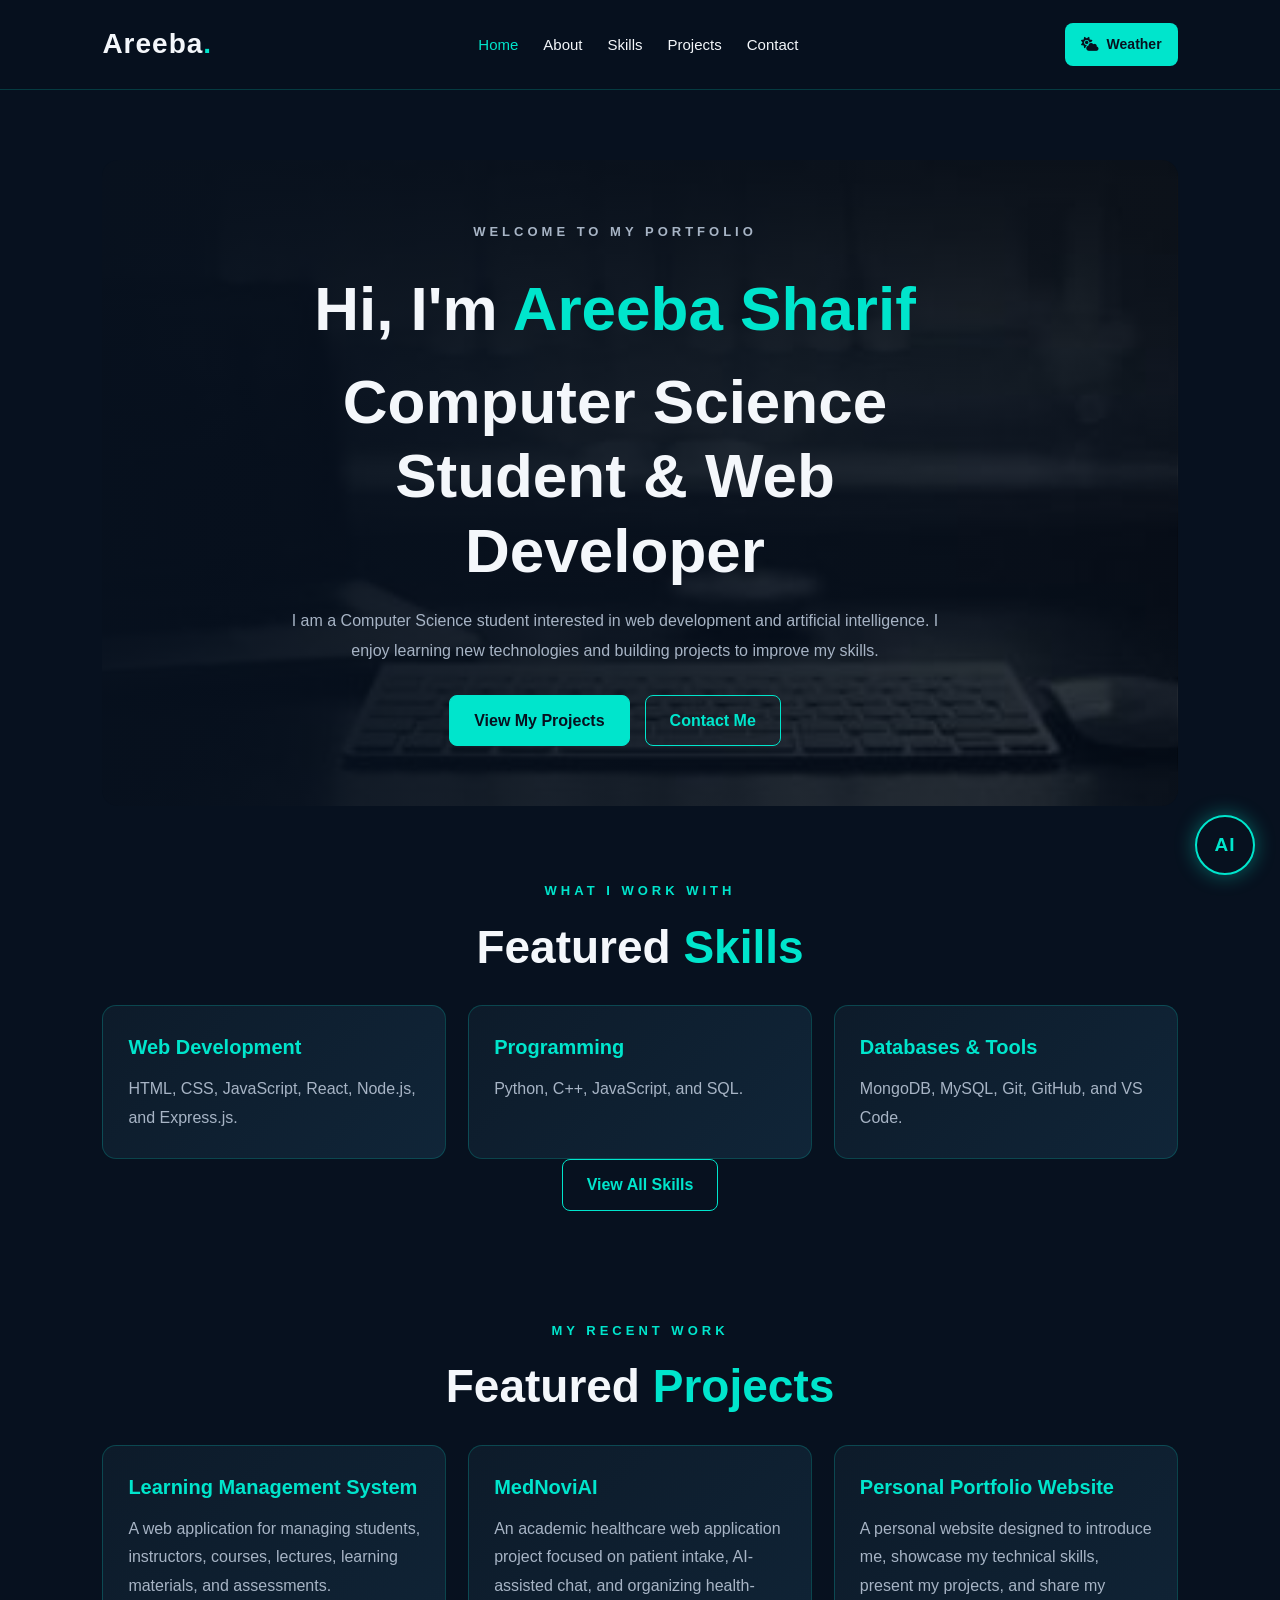
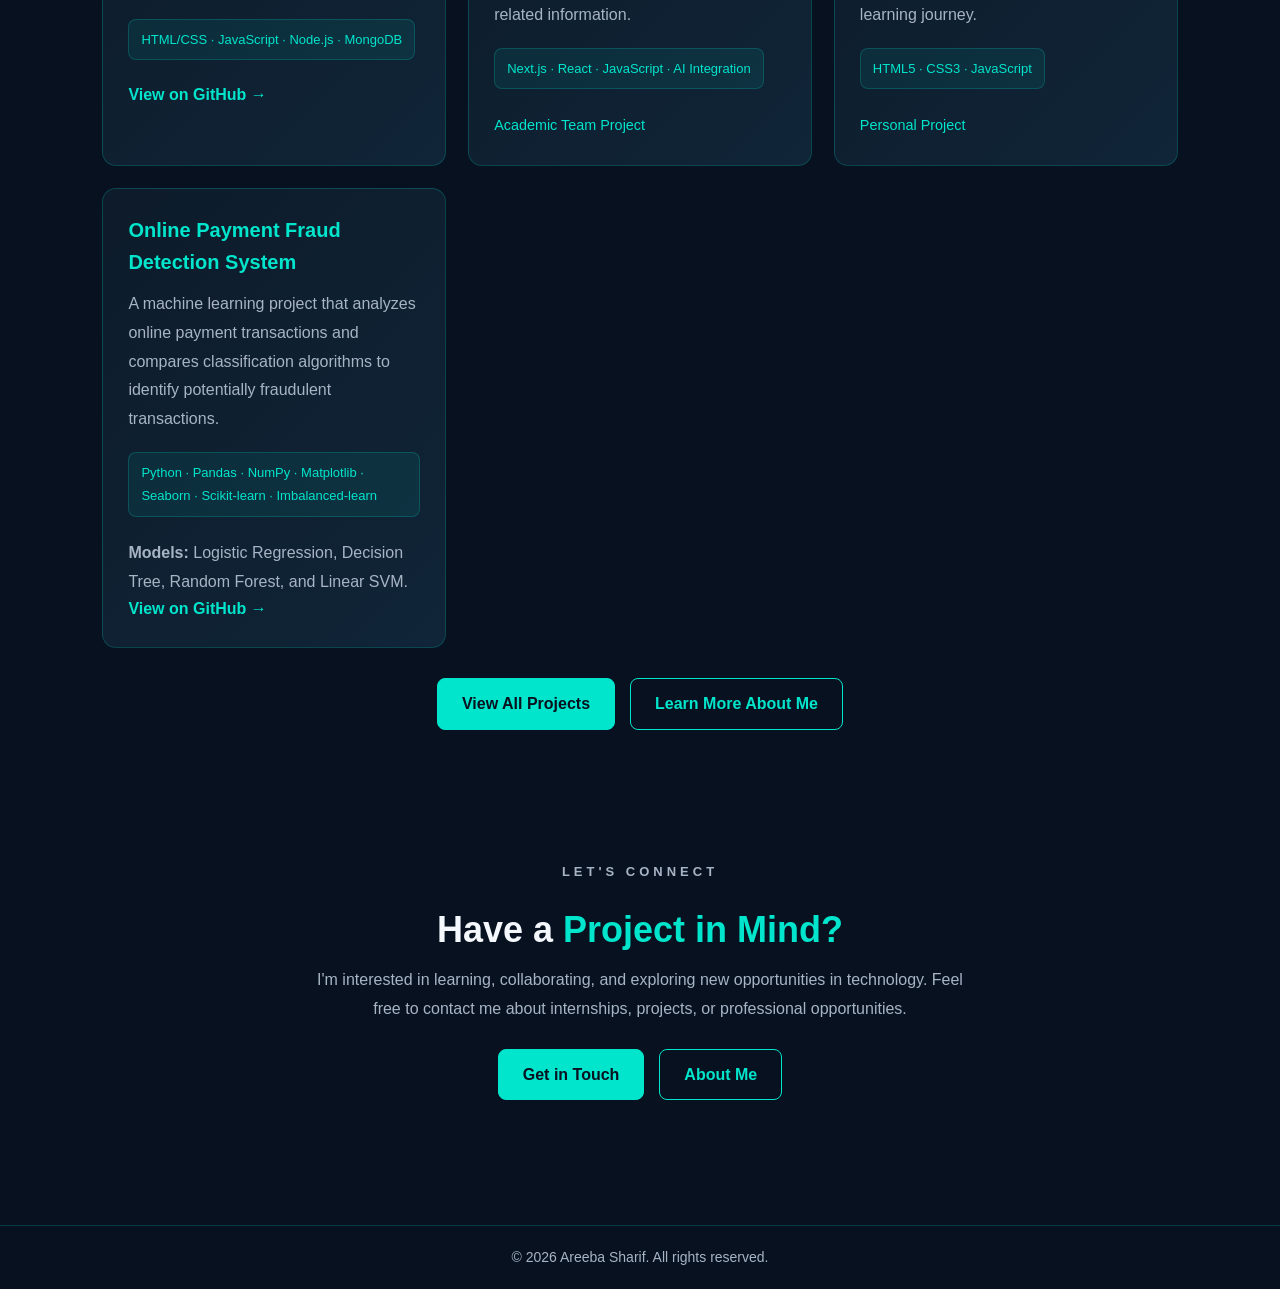
==== commit dd8ecfde: "Complete Week 4 API integration" ====
--- a/index.html
+++ b/index.html
@@ -10,14 +10,21 @@
 
     <title>Areeba Sharif | Developer Portfolio</title>
 
+    <!-- Font Awesome Icons -->
+    <link rel="stylesheet"
+        href="https://cdnjs.cloudflare.com/ajax/libs/font-awesome/6.5.2/css/all.min.css">
+
+    <!-- CSS Files -->
     <link rel="stylesheet" href="css/style.css">
     <link rel="stylesheet" href="css/chatbot.css">
+
 </head>
 
 <body>
 
     <!-- Header and Navigation -->
     <header class="header">
+
         <nav class="navbar" aria-label="Main navigation">
 
             <a href="index.html" class="logo">
@@ -25,114 +32,282 @@
             </a>
 
             <ul class="nav-links">
+
                 <li>
                     <a href="index.html" class="active">Home</a>
                 </li>
+
                 <li>
                     <a href="about.html">About</a>
                 </li>
+
                 <li>
                     <a href="skills.html">Skills</a>
                 </li>
+
                 <li>
                     <a href="projects.html">Projects</a>
                 </li>
+
                 <li>
                     <a href="contact.html">Contact</a>
                 </li>
+
             </ul>
 
+            <!-- Weather Navigation Button -->
+            <button
+                type="button"
+                id="weather-toggle"
+                class="weather-toggle"
+                aria-expanded="false"
+                aria-controls="weather-widget">
+
+                <i class="fas fa-cloud-sun"></i>
+                Weather
+
+            </button>
+
         </nav>
+
     </header>
 
+
     <main>
-    
-<!-- Hero Section -->
-<section class="hero" id="home">
-    <div class="hero-content">
-        <div class="hero-text">
-
-            <p class="welcome">WELCOME TO MY PORTFOLIO</p>
-
-            <h1>Hi, I'm <span>Areeba Sharif</span></h1>
-
-            <h2>Computer Science Student &amp; Web Developer</h2>
-
-            <p class="intro">
-                I am a Computer Science student interested in web
-                development and artificial intelligence. I enjoy
-                learning new technologies and building projects
-                to improve my skills.
+
+        <!-- ========================================
+             WEATHER WIDGET
+        ======================================== -->
+
+        <div class="weather-widget" id="weather-widget">
+
+            <div class="weather-widget-header">
+
+                <span>LIVE WEATHER</span>
+
+                <button
+                    type="button"
+                    id="weather-close"
+                    class="weather-close"
+                    aria-label="Close weather">
+
+                    &times;
+
+                </button>
+
+            </div>
+
+            <!-- City Search -->
+            <div class="weather-search">
+
+                <input
+                    type="text"
+                    id="city-input"
+                    placeholder="Enter city..."
+                    aria-label="Enter city name">
+
+                <button
+                    type="button"
+                    id="weather-btn">
+
+                    Search
+
+                </button>
+
+            </div>
+            <button
+    type="button"
+    id="location-weather-btn"
+    class="location-weather-btn">
+
+    <i class="fas fa-location-crosshairs"></i>
+    Use My Location
+
+</button>
+
+            <p id="weather-status">
+                Search for a city
             </p>
 
-            <div class="hero-buttons">
-                <a href="#projects" class="btn">
-                    View My Projects
-                </a>
-
-                <a href="contact.html" class="btn secondary">
-                    Contact Me
-                </a>
+
+            <!-- Weather Results -->
+            <div id="weather-result" class="weather-result">
+
+                <h3 id="weather-city"></h3>
+
+                <h2 id="weather-temperature"></h2>
+
+                <p id="weather-condition"></p>
+
+
+                <!-- Weather Details -->
+                <div class="weather-details">
+
+                    <p>
+                        Humidity:
+                        <span id="weather-humidity">--</span>
+                    </p>
+
+                    <p>
+                        Wind:
+                        <span id="weather-wind">--</span> km/h
+                    </p>
+
+                </div>
+
+
+                <!-- Hourly Forecast -->
+                <h3 class="forecast-heading">
+                    Hourly Forecast
+                </h3>
+
+                <div id="weather-hourly"></div>
+
+
+                <!-- Weekly Forecast -->
+                <h3 class="forecast-heading">
+                    7-Day Forecast
+                </h3>
+
+                <div id="weather-forecast"></div>
+
             </div>
 
         </div>
-    </div>
-</section>
-
-        
-
-        <!-- Featured Skills Section -->
+
+
+        <!-- ========================================
+             HERO SECTION
+        ======================================== -->
+
+        <section class="hero" id="home">
+
+            <div class="hero-content">
+
+                <div class="hero-text">
+
+                    <p class="welcome">
+                        WELCOME TO MY PORTFOLIO
+                    </p>
+
+                    <h1>
+                        Hi, I'm <span>Areeba Sharif</span>
+                    </h1>
+
+                    <h2>
+                        Computer Science Student &amp; Web Developer
+                    </h2>
+
+                    <p class="intro">
+
+                        I am a Computer Science student interested in web
+                        development and artificial intelligence. I enjoy
+                        learning new technologies and building projects
+                        to improve my skills.
+
+                    </p>
+
+
+                    <div class="hero-buttons">
+
+                        <a href="#projects" class="btn">
+                            View My Projects
+                        </a>
+
+                        <a href="contact.html" class="btn secondary">
+                            Contact Me
+                        </a>
+
+                    </div>
+
+                </div>
+
+            </div>
+
+        </section>
+
+
+        <!-- ========================================
+             FEATURED SKILLS SECTION
+        ======================================== -->
+
         <section class="home-section" id="skills">
 
-            <p class="welcome">WHAT I WORK WITH</p>
-
-            <h2>Featured <span>Skills</span></h2>
+            <p class="welcome">
+                WHAT I WORK WITH
+            </p>
+
+            <h2>
+                Featured <span>Skills</span>
+            </h2>
+
 
             <div class="home-grid">
 
                 <article class="home-card">
+
                     <h3>Web Development</h3>
 
                     <p>
                         HTML, CSS, JavaScript, React, Node.js,
                         and Express.js.
                     </p>
+
                 </article>
 
+
                 <article class="home-card">
+
                     <h3>Programming</h3>
 
                     <p>
                         Python, C++, JavaScript, and SQL.
                     </p>
+
                 </article>
 
+
                 <article class="home-card">
+
                     <h3>Databases &amp; Tools</h3>
 
                     <p>
                         MongoDB, MySQL, Git, GitHub, and VS Code.
                     </p>
+
                 </article>
 
             </div>
 
+
             <div class="hero-buttons">
+
                 <a href="skills.html" class="btn secondary">
                     View All Skills
                 </a>
+
             </div>
 
         </section>
 
-        <!-- Featured Projects Section -->
+
+        <!-- ========================================
+             FEATURED PROJECTS SECTION
+        ======================================== -->
+
         <section class="home-section" id="projects">
 
-            <p class="welcome">MY RECENT WORK</p>
-
-            <h2>Featured <span>Projects</span></h2>
+            <p class="welcome">
+                MY RECENT WORK
+            </p>
+
+            <h2>
+                Featured <span>Projects</span>
+            </h2>
+
 
             <div class="home-grid">
+
 
                 <!-- Project 1: LMS -->
                 <article class="home-card">
@@ -140,9 +315,11 @@
                     <h3>Learning Management System</h3>
 
                     <p>
+
                         A web application for managing students,
                         instructors, courses, lectures, learning
                         materials, and assessments.
+
                     </p>
 
                     <p class="project-tech">
@@ -154,10 +331,13 @@
                         target="_blank"
                         rel="noopener noreferrer"
                         class="project-link">
+
                         View on GitHub →
+
                     </a>
 
                 </article>
+
 
                 <!-- Project 2: MedNoviAI -->
                 <article class="home-card">
@@ -165,9 +345,11 @@
                     <h3>MedNoviAI</h3>
 
                     <p>
+
                         An academic healthcare web application project
                         focused on patient intake, AI-assisted chat,
                         and organizing health-related information.
+
                     </p>
 
                     <p class="project-tech">
@@ -182,15 +364,18 @@
 
                 </article>
 
+
                 <!-- Project 3: Portfolio -->
                 <article class="home-card">
 
                     <h3>Personal Portfolio Website</h3>
 
                     <p>
+
                         A personal website designed to introduce me,
                         showcase my technical skills, present my
                         projects, and share my learning journey.
+
                     </p>
 
                     <p class="project-tech">
@@ -205,27 +390,35 @@
 
                 </article>
 
+
                 <!-- Project 4: Fraud Detection -->
                 <article class="home-card">
 
                     <h3>Online Payment Fraud Detection System</h3>
 
                     <p>
+
                         A machine learning project that analyzes
                         online payment transactions and compares
                         classification algorithms to identify
                         potentially fraudulent transactions.
+
                     </p>
 
                     <p class="project-tech">
+
                         Python · Pandas · NumPy · Matplotlib ·
                         Seaborn · Scikit-learn · Imbalanced-learn
-                    </p>
-
-                    <p>
+
+                    </p>
+
+                    <p>
+
                         <strong>Models:</strong>
+
                         Logistic Regression, Decision Tree,
                         Random Forest, and Linear SVM.
+
                     </p>
 
                     <a
@@ -233,14 +426,19 @@
                         target="_blank"
                         rel="noopener noreferrer"
                         class="project-link">
+
                         View on GitHub →
+
                     </a>
 
                 </article>
 
-            </div>
+
+            </div>
+
 
             <div class="hero-buttons projects-button">
+
                 <a href="projects.html" class="btn">
                     View All Projects
                 </a>
@@ -248,27 +446,38 @@
                 <a href="about.html" class="btn secondary">
                     Learn More About Me
                 </a>
+
             </div>
 
         </section>
 
-        <!-- Contact Call to Action -->
+
+        <!-- ========================================
+             CONTACT SECTION
+        ======================================== -->
+
         <section class="home-section contact-preview">
 
-            <p class="welcome">LET'S CONNECT</p>
+            <p class="welcome">
+                LET'S CONNECT
+            </p>
 
             <h2>
                 Have a <span>Project in Mind?</span>
             </h2>
 
             <p class="intro">
+
                 I'm interested in learning, collaborating, and
                 exploring new opportunities in technology.
                 Feel free to contact me about internships,
                 projects, or professional opportunities.
+
             </p>
 
+
             <div class="hero-buttons">
+
                 <a href="contact.html" class="btn">
                     Get in Touch
                 </a>
@@ -276,88 +485,165 @@
                 <a href="about.html" class="btn secondary">
                     About Me
                 </a>
+
             </div>
 
         </section>
 
     </main>
 
-    <!-- Footer -->
+
+    <!-- ========================================
+         FOOTER
+    ======================================== -->
+
     <footer class="footer">
+
         <p>
             &copy; 2026 Areeba Sharif. All rights reserved.
         </p>
+
     </footer>
 
-    
+
+    <!-- ========================================
+         MAIN JAVASCRIPT
+    ======================================== -->
+
     <script src="js/script.js"></script>
 
-    <!-- AI Portfolio Assistant -->
-    <div class="chatbot-panel" id="chatbotPanel"
-         role="dialog"
-         aria-label="Areeba's AI Portfolio Assistant">
+
+    <!-- ========================================
+         AI PORTFOLIO ASSISTANT
+    ======================================== -->
+
+    <div
+        class="chatbot-panel"
+        id="chatbotPanel"
+        role="dialog"
+        aria-label="Areeba's AI Portfolio Assistant">
 
         <div class="chatbot-header">
+
             <div>
+
                 <h3>Areeba's AI Assistant</h3>
+
                 <p>Ask me about Areeba!</p>
-            </div>
-
-            <button class="chatbot-close"
-                    id="chatbotClose"
-                    type="button"
-                    aria-label="Close chat">&times;</button>
+
+            </div>
+
+
+            <button
+                class="chatbot-close"
+                id="chatbotClose"
+                type="button"
+                aria-label="Close chat">
+
+                &times;
+
+            </button>
+
         </div>
 
-        <div class="chatbot-messages"
-             id="chatbotMessages"
-             aria-live="polite">
+
+        <div
+            class="chatbot-messages"
+            id="chatbotMessages"
+            aria-live="polite">
+
             <div class="chatbot-message bot">
+
                 Hi! Welcome to Areeba's portfolio.
 
                 Ask me about her skills, projects, education,
                 or contact details.
-            </div>
+
+            </div>
+
         </div>
 
+
+        <!-- Chatbot Suggestions -->
         <div class="chatbot-suggestions">
-            <button type="button"
-                    data-question="What are Areeba's skills?">Skills</button>
-
-            <button type="button"
-                    data-question="Tell me about Areeba's projects.">Projects</button>
-
-            <button type="button"
-                    data-question="Tell me about Areeba's education.">Education</button>
-
-            <button type="button"
-                    data-question="How can I contact Areeba?">Contact</button>
+
+            <button
+                type="button"
+                data-question="What are Areeba's skills?">
+
+                Skills
+
+            </button>
+
+
+            <button
+                type="button"
+                data-question="Tell me about Areeba's projects.">
+
+                Projects
+
+            </button>
+
+
+            <button
+                type="button"
+                data-question="Tell me about Areeba's education.">
+
+                Education
+
+            </button>
+
+
+            <button
+                type="button"
+                data-question="How can I contact Areeba?">
+
+                Contact
+
+            </button>
+
         </div>
 
+
+        <!-- Chatbot Form -->
         <form class="chatbot-form" id="chatbotForm">
-            <input type="text"
-                   id="chatbotInput"
-                   placeholder="Ask a question..."
-                   aria-label="Your question"
-                   autocomplete="off"
-                   required>
-
-            <button type="submit">Send</button>
+
+            <input
+                type="text"
+                id="chatbotInput"
+                placeholder="Ask a question..."
+                aria-label="Your question"
+                autocomplete="off"
+                required>
+
+            <button type="submit">
+                Send
+            </button>
+
         </form>
+
     </div>
 
-    <!-- Floating AI Button (no icon required) -->
-    <button class="chatbot-toggle"
-            id="chatbotToggle"
-            type="button"
-            aria-label="Open portfolio assistant"
-            aria-controls="chatbotPanel"
-            aria-expanded="false">
-        <span class="chatbot-button-text">AI</span>
+
+    <!-- Floating AI Button -->
+    <button
+        class="chatbot-toggle"
+        id="chatbotToggle"
+        type="button"
+        aria-label="Open portfolio assistant"
+        aria-controls="chatbotPanel"
+        aria-expanded="false">
+
+        <span class="chatbot-button-text">
+            AI
+        </span>
+
     </button>
+
 
     <!-- Chatbot JavaScript -->
     <script src="js/chatbot.js" defer></script>
 
 </body>
-</html>
+
+</html>
--- a/css/style.css
+++ b/css/style.css
@@ -64,8 +64,6 @@
 
 /* ========================================
    2. HEADER AND NAVIGATION
-   Supports both direct nav links and
-   .navbar / .nav-links markup
 ======================================== */
 
 header,
@@ -525,8 +523,6 @@
    8. ABOUT PAGE
 ======================================== */
 
-/* Use profile.jpg as a page background only when
-   the About page contains .profile-section. */
 body:has(.profile-section) {
     position: relative;
     isolation: isolate;
@@ -911,9 +907,455 @@
 .contact-form .btn {
     margin-top: 10px;
 }
-
-/* ========================================
-   10. FOOTER
+/* ========================================
+   10. WEATHER BUTTON AND POPUP
+======================================== */
+
+/* WEATHER NAVIGATION BUTTON */
+
+.weather-toggle {
+    display: flex;
+    align-items: center;
+    gap: 8px;
+    padding: 10px 16px;
+    background: var(--teal);
+    color: var(--bg);
+    border: none;
+    border-radius: 8px;
+    font-size: 14px;
+    font-weight: bold;
+    cursor: pointer;
+    transition: 0.3s ease;
+}
+
+.weather-toggle:hover {
+    box-shadow: 0 0 15px rgba(0, 229, 204, 0.4);
+    transform: translateY(-2px);
+}
+
+
+/* ========================================
+   WEATHER POPUP WITH ANIMATION
+======================================== */
+
+.weather-widget {
+    display: block;
+    position: fixed;
+    top: 85px;
+    right: 25px;
+    left: auto;
+    width: 320px;
+    max-width: calc(100% - 30px);
+    max-height: 80vh;
+    overflow-y: auto;
+    box-sizing: border-box;
+    padding: 18px;
+    background: rgba(13, 27, 42, 0.97);
+    backdrop-filter: blur(15px);
+    border: 1px solid rgba(0, 229, 204, 0.35);
+    border-radius: 15px;
+    box-shadow: 0 8px 30px rgba(0, 0, 0, 0.4);
+    z-index: 1000;
+
+    /* Hidden state */
+    opacity: 0;
+    visibility: hidden;
+    pointer-events: none;
+    transform: translateY(-15px) scale(0.97);
+
+    /* Smooth animation */
+    transition:
+        opacity 0.3s ease,
+        transform 0.3s ease,
+        visibility 0.3s ease;
+}
+
+/* Visible state */
+
+.weather-widget.show {
+    opacity: 1;
+    visibility: visible;
+    pointer-events: auto;
+    transform: translateY(0) scale(1);
+}
+
+
+/* ========================================
+   WIDGET HEADER
+======================================== */
+
+.weather-widget-header {
+    display: flex;
+    justify-content: space-between;
+    align-items: center;
+    color: var(--teal);
+    font-size: 12px;
+    font-weight: bold;
+    letter-spacing: 1px;
+    margin-bottom: 15px;
+}
+
+.weather-dot {
+    width: 8px;
+    height: 8px;
+    background: var(--teal);
+    border-radius: 50%;
+}
+
+.weather-close {
+    background: transparent;
+    border: none;
+    color: var(--white);
+    font-size: 24px;
+    cursor: pointer;
+    transition: 0.3s ease;
+}
+
+.weather-close:hover {
+    color: var(--teal);
+    transform: rotate(90deg);
+}
+
+
+/* ========================================
+   CITY SEARCH
+======================================== */
+
+.weather-widget .weather-search {
+    display: flex;
+    gap: 8px;
+    margin-bottom: 10px;
+}
+
+.weather-widget .weather-search input {
+    flex: 1;
+    min-width: 0;
+    width: auto;
+    padding: 10px;
+    font-size: 14px;
+    background: var(--panel-light);
+    border: 1px solid var(--teal);
+    border-radius: 7px;
+    color: var(--white);
+    outline: none;
+}
+
+.weather-widget .weather-search input::placeholder {
+    color: var(--muted);
+}
+
+.weather-widget .weather-search input:focus {
+    box-shadow: 0 0 10px rgba(0, 229, 204, 0.2);
+}
+
+.weather-widget .weather-search button {
+    padding: 10px 14px;
+    background: var(--teal);
+    color: var(--bg);
+    border: none;
+    border-radius: 6px;
+    cursor: pointer;
+    font-weight: bold;
+    transition: 0.3s ease;
+}
+
+.weather-widget .weather-search button:hover {
+    box-shadow: 0 0 15px rgba(0, 229, 204, 0.3);
+    transform: translateY(-2px);
+}
+
+
+/* ========================================
+   WEATHER STATUS
+======================================== */
+
+.weather-widget #weather-status {
+    font-size: 12px;
+    color: var(--muted);
+    margin: 12px 0;
+}
+
+
+/* ========================================
+   CURRENT WEATHER RESULTS
+======================================== */
+
+.weather-widget .weather-result {
+    display: none;
+    margin-top: 15px;
+    padding: 12px;
+    background: var(--panel-light);
+    border-radius: 10px;
+}
+
+.weather-widget .weather-result h2 {
+    font-size: 30px;
+    color: var(--teal);
+    margin: 8px 0;
+}
+
+.weather-widget .weather-result h3 {
+    font-size: 15px;
+    color: var(--white);
+}
+
+.weather-widget .weather-details {
+    display: flex;
+    flex-direction: column;
+    gap: 6px;
+    margin-top: 12px;
+    font-size: 12px;
+}
+
+.weather-widget .weather-details span {
+    color: var(--teal);
+}
+
+
+/* ========================================
+   WEATHER ICONS
+======================================== */
+
+.weather-icon {
+    font-size: 20px;
+    margin-right: 8px;
+    color: var(--teal);
+}
+
+.weather-icon.sunny {
+    color: #ffd166;
+}
+
+.weather-icon.cloudy {
+    color: #b8c7d9;
+}
+
+.weather-icon.rainy {
+    color: #58a6ff;
+}
+
+.weather-icon.stormy {
+    color: #f4c542;
+}
+
+
+/* ========================================
+   FORECAST HEADINGS
+======================================== */
+
+.forecast-heading {
+    color: var(--teal);
+    font-size: 15px;
+    margin-top: 20px;
+    margin-bottom: 8px;
+}
+
+
+/* ========================================
+   HOURLY FORECAST DESIGN
+======================================== */
+
+#weather-hourly {
+    display: flex;
+    gap: 12px;
+    overflow-x: auto;
+    padding: 12px 4px;
+    scroll-behavior: smooth;
+}
+
+#weather-hourly::-webkit-scrollbar {
+    height: 5px;
+}
+
+#weather-hourly::-webkit-scrollbar-thumb {
+    background: var(--teal);
+    border-radius: 10px;
+}
+
+#weather-hourly::-webkit-scrollbar-track {
+    background: rgba(255, 255, 255, 0.05);
+}
+
+.hourly-card {
+    min-width: 105px;
+    flex-shrink: 0;
+    text-align: center;
+    padding: 12px 8px;
+    background: rgba(7, 17, 31, 0.8);
+    border: 1px solid rgba(0, 229, 204, 0.2);
+    border-radius: 10px;
+    transition: 0.3s ease;
+}
+
+.hourly-card:hover {
+    border-color: var(--teal);
+    transform: translateY(-4px);
+}
+
+.hourly-time {
+    color: var(--muted);
+    font-size: 12px;
+}
+
+.hourly-condition {
+    margin: 10px 0;
+    font-size: 12px;
+}
+
+.hourly-card h4 {
+    color: var(--teal);
+    font-size: 19px;
+    margin: 8px 0;
+}
+
+.hourly-rain {
+    color: var(--muted);
+    font-size: 11px;
+}
+
+
+/* ========================================
+   7-DAY FORECAST DESIGN
+======================================== */
+
+#weather-forecast {
+    display: flex;
+    flex-direction: column;
+    gap: 9px;
+    margin-top: 12px;
+}
+
+.forecast-card {
+    display: flex;
+    align-items: center;
+    justify-content: space-between;
+    gap: 8px;
+    padding: 12px;
+    background: rgba(7, 17, 31, 0.8);
+    border: 1px solid rgba(0, 229, 204, 0.15);
+    border-radius: 9px;
+    transition: 0.3s ease;
+}
+
+.forecast-card:hover {
+    border-color: var(--teal);
+    transform: translateX(3px);
+}
+
+.forecast-day {
+    color: var(--white);
+    font-size: 13px;
+    font-weight: bold;
+}
+
+.forecast-date {
+    color: var(--muted);
+    font-size: 11px;
+    margin-top: 4px;
+}
+
+.forecast-condition {
+    color: var(--white);
+    font-size: 12px;
+}
+
+.forecast-temperature {
+    color: var(--teal);
+    font-size: 12px;
+    font-weight: bold;
+    white-space: nowrap;
+}
+
+
+/* ========================================
+   MOBILE RESPONSIVE DESIGN
+======================================== */
+
+@media (max-width: 768px) {
+
+    .weather-widget {
+        top: 75px;
+        right: 15px;
+        width: min(320px, calc(100% - 30px));
+        max-height: 75vh;
+    }
+
+    .weather-toggle {
+        padding: 8px 12px;
+        font-size: 13px;
+    }
+
+    .forecast-card {
+        gap: 5px;
+        padding: 10px 8px;
+    }
+
+    .forecast-condition {
+        font-size: 11px;
+    }
+
+    .forecast-temperature {
+        font-size: 11px;
+    }
+}
+/* ========================================
+   CELSIUS / FAHRENHEIT SWITCH
+======================================== */
+
+.temperature-toggle {
+    display: flex;
+    justify-content: flex-end;
+    gap: 5px;
+    margin: 10px 0;
+}
+
+.temperature-toggle button {
+    padding: 6px 12px;
+    background: var(--panel-light);
+    color: var(--muted);
+    border: 1px solid rgba(0, 229, 204, 0.3);
+    border-radius: 6px;
+    font-size: 13px;
+    cursor: pointer;
+    transition: 0.3s ease;
+}
+
+.temperature-toggle button.active,
+.temperature-toggle button:hover {
+    background: var(--teal);
+    color: var(--bg);
+    border-color: var(--teal);
+}
+/* ========================================
+   USE MY LOCATION BUTTON
+======================================== */
+
+.location-weather-btn {
+    width: 100%;
+    padding: 10px;
+    margin-top: 5px;
+    background: transparent;
+    color: var(--teal);
+    border: 1px solid var(--teal);
+    border-radius: 7px;
+    font-size: 13px;
+    font-weight: bold;
+    cursor: pointer;
+    transition: 0.3s ease;
+}
+
+.location-weather-btn:hover {
+    background: var(--teal);
+    color: var(--bg);
+    box-shadow: 0 0 12px rgba(0, 229, 204, 0.3);
+}
+
+.location-weather-btn:disabled {
+    opacity: 0.6;
+    cursor: not-allowed;
+}
+/* ========================================
+   11. FOOTER
 ======================================== */
 
 footer {
@@ -925,7 +1367,7 @@
 }
 
 /* ========================================
-   11. ANIMATIONS
+   12. GENERAL ANIMATIONS
 ======================================== */
 
 @keyframes fadeUp {
@@ -933,6 +1375,7 @@
         opacity: 0;
         transform: translateY(25px);
     }
+
     to {
         opacity: 1;
         transform: translateY(0);
@@ -940,8 +1383,13 @@
 }
 
 @keyframes heroFadeIn {
-    from { opacity: 0; }
-    to { opacity: 1; }
+    from {
+        opacity: 0;
+    }
+
+    to {
+        opacity: 1;
+    }
 }
 
 @keyframes heroSlideUp {
@@ -949,6 +1397,7 @@
         opacity: 0;
         transform: translateY(30px);
     }
+
     to {
         opacity: 1;
         transform: translateY(0);
@@ -959,6 +1408,7 @@
     0%, 100% {
         text-shadow: 0 0 4px rgba(0, 229, 204, 0.15);
     }
+
     50% {
         text-shadow: 0 0 14px rgba(0, 229, 204, 0.55);
     }
@@ -1002,10 +1452,469 @@
 }
 
 /* ========================================
-   12. TABLET RESPONSIVENESS
+   13. SKILLS PAGE ANIMATIONS
+======================================== */
+
+.skills-section > .welcome {
+    animation: skillsFadeIn 0.7s ease both;
+}
+
+.skills-section > h2 {
+    animation: skillsSlideUp 0.8s ease 0.15s both;
+}
+
+.skills-section > .intro {
+    animation: skillsSlideUp 0.8s ease 0.3s both;
+}
+
+.skills-grid .skill-card {
+    opacity: 0;
+    animation: skillsSlideUp 0.7s ease forwards;
+    transition:
+        transform 0.3s ease,
+        border-color 0.3s ease,
+        box-shadow 0.3s ease;
+}
+
+.skills-grid .skill-card:nth-child(1) {
+    animation-delay: 0.35s;
+}
+
+.skills-grid .skill-card:nth-child(2) {
+    animation-delay: 0.45s;
+}
+
+.skills-grid .skill-card:nth-child(3) {
+    animation-delay: 0.55s;
+}
+
+.skills-grid .skill-card:nth-child(4) {
+    animation-delay: 0.65s;
+}
+
+.skills-grid .skill-card:nth-child(5) {
+    animation-delay: 0.75s;
+}
+
+.skills-grid .skill-card:nth-child(6) {
+    animation-delay: 0.85s;
+}
+
+.skills-grid .skill-card:nth-child(7) {
+    animation-delay: 0.95s;
+}
+
+.skills-grid .skill-card:nth-child(8) {
+    animation-delay: 1.05s;
+}
+
+.skills-grid .skill-card:hover {
+    transform: translateY(-8px);
+    border-color: var(--teal);
+    box-shadow: 0 0 25px rgba(0, 229, 204, 0.2);
+}
+
+.skill-card .project-tech {
+    transition:
+        background 0.3s ease,
+        border-color 0.3s ease;
+}
+
+.skill-card:hover .project-tech {
+    background: rgba(0, 229, 204, 0.13);
+    border-color: var(--teal);
+}
+
+.home-grid .home-card {
+    animation: skillsSlideUp 0.8s ease both;
+}
+
+.home-grid .home-card:nth-child(1) {
+    animation-delay: 0.15s;
+}
+
+.home-grid .home-card:nth-child(2) {
+    animation-delay: 0.3s;
+}
+
+.home-grid .home-card:nth-child(3) {
+    animation-delay: 0.45s;
+}
+
+.contact-preview .btn {
+    transition:
+        transform 0.3s ease,
+        box-shadow 0.3s ease;
+}
+
+.contact-preview .btn:hover {
+    transform: translateY(-4px);
+    box-shadow: 0 0 22px rgba(0, 229, 204, 0.3);
+}
+
+/* ========================================
+   14. ABOUT PAGE ANIMATIONS
+======================================== */
+
+.about-section .section-heading,
+.education-section .section-heading,
+.interests-section .section-heading {
+    animation: skillsFadeIn 0.8s ease both;
+}
+
+.about-section .about-image {
+    animation: aboutSlideLeft 0.9s ease 0.15s both;
+}
+
+.about-section .about-content {
+    animation: aboutSlideRight 0.9s ease 0.25s both;
+}
+
+.profile-placeholder {
+    transition:
+        transform 0.35s ease,
+        box-shadow 0.35s ease;
+}
+
+.profile-placeholder:hover {
+    transform: scale(1.05);
+    box-shadow: 0 0 28px rgba(0, 229, 204, 0.3);
+}
+
+.about-details .detail-item {
+    animation: skillsSlideUp 0.6s ease both;
+}
+
+.about-details .detail-item:nth-child(1) {
+    animation-delay: 0.3s;
+}
+
+.about-details .detail-item:nth-child(2) {
+    animation-delay: 0.4s;
+}
+
+.about-details .detail-item:nth-child(3) {
+    animation-delay: 0.5s;
+}
+
+.about-details .detail-item:nth-child(4) {
+    animation-delay: 0.6s;
+}
+
+.education-card {
+    animation: skillsSlideUp 0.8s ease 0.2s both;
+    transition:
+        transform 0.3s ease,
+        border-color 0.3s ease,
+        box-shadow 0.3s ease;
+}
+
+.education-card:hover {
+    transform: translateY(-5px);
+    border-color: var(--teal);
+    box-shadow: 0 0 22px rgba(0, 229, 204, 0.15);
+}
+
+.interests-grid .interest-card {
+    animation: skillsSlideUp 0.7s ease both;
+    transition:
+        transform 0.3s ease,
+        border-color 0.3s ease,
+        box-shadow 0.3s ease;
+}
+
+.interests-grid .interest-card:nth-child(1) {
+    animation-delay: 0.15s;
+}
+
+.interests-grid .interest-card:nth-child(2) {
+    animation-delay: 0.3s;
+}
+
+.interests-grid .interest-card:nth-child(3) {
+    animation-delay: 0.45s;
+}
+
+.interests-grid .interest-card:nth-child(4) {
+    animation-delay: 0.6s;
+}
+
+.interests-grid .interest-card:hover {
+    transform: translateY(-7px);
+    border-color: var(--teal);
+    box-shadow: 0 0 24px rgba(0, 229, 204, 0.17);
+}
+
+.interest-icon {
+    transition:
+        transform 0.3s ease,
+        color 0.3s ease;
+}
+
+.interest-card:hover .interest-icon {
+    transform: scale(1.12);
+    color: var(--teal);
+}
+
+.goals-section .goals-content {
+    animation: skillsSlideUp 0.8s ease both;
+}
+
+.about-section .btn,
+.goals-section .btn {
+    transition:
+        transform 0.3s ease,
+        box-shadow 0.3s ease;
+}
+
+.about-section .btn:hover,
+.goals-section .btn:hover {
+    transform: translateY(-4px);
+    box-shadow: 0 0 22px rgba(0, 229, 204, 0.25);
+}
+
+@keyframes aboutSlideLeft {
+    from {
+        opacity: 0;
+        transform: translateX(-35px);
+    }
+
+    to {
+        opacity: 1;
+        transform: translateX(0);
+    }
+}
+
+@keyframes aboutSlideRight {
+    from {
+        opacity: 0;
+        transform: translateX(35px);
+    }
+
+    to {
+        opacity: 1;
+        transform: translateX(0);
+    }
+}
+
+/* ========================================
+   15. PROJECTS PAGE ANIMATIONS
+======================================== */
+
+.projects-section > .welcome {
+    animation: skillsFadeIn 0.7s ease both;
+}
+
+.projects-section > h1 {
+    animation: skillsSlideUp 0.8s ease 0.15s both;
+}
+
+.projects-section > .intro {
+    animation: skillsSlideUp 0.8s ease 0.3s both;
+}
+
+.projects-grid .project-card {
+    animation: skillsSlideUp 0.75s ease both;
+    transition:
+        transform 0.35s ease,
+        border-color 0.35s ease,
+        box-shadow 0.35s ease;
+}
+
+.projects-grid .project-card:nth-child(1) {
+    animation-delay: 0.35s;
+}
+
+.projects-grid .project-card:nth-child(2) {
+    animation-delay: 0.5s;
+}
+
+.projects-grid .project-card:nth-child(3) {
+    animation-delay: 0.65s;
+}
+
+.projects-grid .project-card:nth-child(4) {
+    animation-delay: 0.8s;
+}
+
+.projects-grid .project-card:hover {
+    transform: translateY(-8px);
+    border-color: var(--teal);
+    box-shadow: 0 0 25px rgba(0, 229, 204, 0.18);
+}
+
+.project-card .project-icon {
+    transition:
+        transform 0.35s ease,
+        background 0.35s ease,
+        box-shadow 0.35s ease;
+}
+
+.project-card:hover .project-icon {
+    transform: scale(1.08);
+    box-shadow: 0 0 18px rgba(0, 229, 204, 0.2);
+}
+
+.project-card .project-tech span {
+    transition:
+        color 0.25s ease,
+        background 0.25s ease,
+        border-color 0.25s ease;
+}
+
+.project-card .project-tech span:hover {
+    color: var(--teal);
+    background: rgba(0, 229, 204, 0.12);
+    border-color: var(--teal);
+}
+
+.project-card .project-link {
+    display: inline-block;
+    transition:
+        color 0.25s ease,
+        transform 0.25s ease;
+}
+
+.project-card .project-link:hover {
+    color: var(--teal);
+    transform: translateX(5px);
+}
+
+.goals-section > .welcome {
+    animation: skillsFadeIn 0.7s ease both;
+}
+
+.goals-section > h2 {
+    animation: skillsSlideUp 0.8s ease 0.1s both;
+}
+
+.goals-section .goals-content {
+    animation: skillsSlideUp 0.8s ease 0.25s both;
+}
+
+.goals-section li {
+    transition:
+        color 0.25s ease,
+        transform 0.25s ease;
+}
+
+.goals-section li:hover {
+    color: var(--teal);
+    transform: translateX(5px);
+}
+
+.contact-preview > .welcome,
+.contact-preview > h2,
+.contact-preview > p,
+.contact-preview > .btn {
+    animation: skillsSlideUp 0.7s ease both;
+}
+
+.contact-preview > h2 {
+    animation-delay: 0.1s;
+}
+
+.contact-preview > p {
+    animation-delay: 0.2s;
+}
+
+.contact-preview > .btn {
+    animation-delay: 0.3s;
+}
+
+.contact-preview > .btn {
+    transition:
+        transform 0.3s ease,
+        box-shadow 0.3s ease;
+}
+
+.contact-preview > .btn:hover {
+    transform: translateY(-4px);
+    box-shadow: 0 0 22px rgba(0, 229, 204, 0.25);
+}
+
+/* ========================================
+   16. CONTACT PAGE ANIMATIONS
+======================================== */
+
+.contact-section > .welcome {
+    animation: skillsFadeIn 0.7s ease both;
+}
+
+.contact-section > h1 {
+    animation: skillsSlideUp 0.8s ease 0.15s both;
+}
+
+.contact-section > .intro {
+    animation: skillsSlideUp 0.8s ease 0.3s both;
+}
+
+.contact-info {
+    animation: aboutSlideLeft 0.8s ease 0.35s both;
+}
+
+.contact-form-container {
+    animation: aboutSlideRight 0.8s ease 0.45s both;
+}
+
+.contact-info .contact-item {
+    transition:
+        transform 0.3s ease,
+        border-color 0.3s ease,
+        box-shadow 0.3s ease;
+}
+
+.contact-info .contact-item:hover {
+    transform: translateX(6px);
+    border-color: var(--teal);
+    box-shadow: 0 0 18px rgba(0, 229, 204, 0.12);
+}
+
+.contact-info .contact-item a {
+    transition: color 0.25s ease;
+    overflow-wrap: anywhere;
+}
+
+.contact-info .contact-item a:hover {
+    color: var(--teal);
+}
+
+.contact-form input,
+.contact-form textarea {
+    transition:
+        border-color 0.3s ease,
+        box-shadow 0.3s ease,
+        background-color 0.3s ease;
+}
+
+.contact-form input:focus,
+.contact-form textarea:focus {
+    outline: none;
+    border-color: var(--teal);
+    box-shadow: 0 0 12px rgba(0, 229, 204, 0.15);
+}
+
+.contact-form label {
+    transition: color 0.25s ease;
+}
+
+.contact-form .btn {
+    transition:
+        transform 0.3s ease,
+        box-shadow 0.3s ease;
+}
+
+.contact-form .btn:hover {
+    transform: translateY(-4px);
+    box-shadow: 0 0 22px rgba(0, 229, 204, 0.25);
+}
+
+/* ========================================
+   17. TABLET RESPONSIVENESS
 ======================================== */
 
 @media (max-width: 900px) {
+
     header,
     .header {
         padding: 20px 5%;
@@ -1036,13 +1945,15 @@
     .profile-placeholder {
         width: 230px;
     }
-}
-
-/* ========================================
-   13. MOBILE RESPONSIVENESS
+
+}
+
+/* ========================================
+   18. MOBILE RESPONSIVENESS
 ======================================== */
 
 @media (max-width: 600px) {
+
     header,
     .header {
         flex-direction: column;
@@ -1154,13 +2065,149 @@
     .contact-form-container {
         padding: 22px;
     }
-}
-
-/* ========================================
-   14. ACCESSIBILITY: REDUCED MOTION
+
+}
+
+/* ========================================
+   19. WEATHER WIDGET RESPONSIVENESS
+======================================== */
+
+@media (max-width: 768px) {
+
+    .weather-widget {
+        position: relative;
+        top: auto;
+        right: auto;
+        width: min(90%, 350px);
+        margin: 0 auto;
+    }
+
+}
+
+/* ========================================
+   HOURLY WEATHER FORECAST
+======================================== */
+
+#weather-hourly {
+    display: flex;
+    gap: 10px;
+    overflow-x: auto;
+    padding: 8px 2px 12px;
+}
+
+.hourly-card {
+    min-width: 105px;
+    padding: 12px 8px;
+    text-align: center;
+    background: var(--bg);
+    border: 1px solid rgba(0, 229, 204, 0.25);
+    border-radius: 10px;
+}
+
+.hourly-time {
+    color: var(--teal);
+    font-size: 13px;
+    font-weight: bold;
+}
+
+.hourly-condition {
+    color: var(--muted);
+    font-size: 11px;
+    margin: 8px 0;
+}
+
+.hourly-card h4 {
+    color: var(--white);
+    font-size: 17px;
+}
+
+.hourly-rain {
+    color: var(--muted);
+    font-size: 11px;
+    margin-top: 6px;
+}
+
+/* ========================================
+   7-DAY WEATHER FORECAST
+======================================== */
+
+.forecast-heading {
+    color: var(--teal);
+    font-size: 16px;
+    margin-top: 20px;
+    margin-bottom: 12px;
+}
+
+#weather-forecast {
+    display: flex;
+    flex-direction: column;
+    gap: 9px;
+}
+
+.forecast-card {
+    display: flex;
+    flex-direction: column;
+    gap: 5px;
+    padding: 12px;
+    background: var(--bg);
+    border: 1px solid rgba(0, 229, 204, 0.25);
+    border-radius: 10px;
+}
+
+.forecast-day {
+    color: var(--teal);
+    font-size: 14px;
+    font-weight: bold;
+}
+
+.forecast-date {
+    color: var(--muted);
+    font-size: 11px;
+}
+
+.forecast-condition {
+    color: var(--white);
+    font-size: 12px;
+}
+
+.forecast-temperature {
+    color: var(--white);
+    font-size: 13px;
+    font-weight: bold;
+}
+
+/* ========================================
+   20. SHARED ANIMATION KEYFRAMES
+======================================== */
+
+@keyframes skillsFadeIn {
+    from {
+        opacity: 0;
+    }
+
+    to {
+        opacity: 1;
+    }
+}
+
+@keyframes skillsSlideUp {
+    from {
+        opacity: 0;
+        transform: translateY(25px);
+    }
+
+    to {
+        opacity: 1;
+        transform: translateY(0);
+    }
+}
+
+/* ========================================
+   21. ACCESSIBILITY: REDUCED MOTION
 ======================================== */
 
 @media (prefers-reduced-motion: reduce) {
+
     *,
     *::before,
     *::after {
@@ -1175,312 +2222,12 @@
     .hero h2,
     .hero h3,
     .hero .intro,
-    .hero .hero-buttons .btn {
-        opacity: 1;
-        animation: none;
-        transform: none;
-    }
-}
-/* ========================================
-   SKILLS PAGE ANIMATIONS
-======================================== */
-
-/* Skills heading animation */
-.skills-section > .welcome {
-    animation: skillsFadeIn 0.7s ease both;
-}
-
-.skills-section > h2 {
-    animation: skillsSlideUp 0.8s ease 0.15s both;
-}
-
-.skills-section > .intro {
-    animation: skillsSlideUp 0.8s ease 0.3s both;
-}
-
-/* Skill cards appear one after another */
-.skills-grid .skill-card {
-    opacity: 0;
-    animation: skillsSlideUp 0.7s ease forwards;
-    transition:
-        transform 0.3s ease,
-        border-color 0.3s ease,
-        box-shadow 0.3s ease;
-}
-
-.skills-grid .skill-card:nth-child(1) {
-    animation-delay: 0.35s;
-}
-
-.skills-grid .skill-card:nth-child(2) {
-    animation-delay: 0.45s;
-}
-
-.skills-grid .skill-card:nth-child(3) {
-    animation-delay: 0.55s;
-}
-
-.skills-grid .skill-card:nth-child(4) {
-    animation-delay: 0.65s;
-}
-
-.skills-grid .skill-card:nth-child(5) {
-    animation-delay: 0.75s;
-}
-
-.skills-grid .skill-card:nth-child(6) {
-    animation-delay: 0.85s;
-}
-
-.skills-grid .skill-card:nth-child(7) {
-    animation-delay: 0.95s;
-}
-
-.skills-grid .skill-card:nth-child(8) {
-    animation-delay: 1.05s;
-}
-
-/* Teal glow on hover */
-.skills-grid .skill-card:hover {
-    transform: translateY(-8px);
-    border-color: var(--teal);
-    box-shadow: 0 0 25px rgba(0, 229, 204, 0.2);
-}
-
-/* Technology labels */
-.skill-card .project-tech {
-    transition:
-        background 0.3s ease,
-        border-color 0.3s ease;
-}
-
-.skill-card:hover .project-tech {
-    background: rgba(0, 229, 204, 0.13);
-    border-color: var(--teal);
-}
-
-/* Learning goals cards */
-.home-grid .home-card {
-    animation: skillsSlideUp 0.8s ease both;
-}
-
-.home-grid .home-card:nth-child(1) {
-    animation-delay: 0.15s;
-}
-
-.home-grid .home-card:nth-child(2) {
-    animation-delay: 0.3s;
-}
-
-.home-grid .home-card:nth-child(3) {
-    animation-delay: 0.45s;
-}
-
-/* Contact button */
-.contact-preview .btn {
-    transition:
-        transform 0.3s ease,
-        box-shadow 0.3s ease;
-}
-
-.contact-preview .btn:hover {
-    transform: translateY(-4px);
-    box-shadow: 0 0 22px rgba(0, 229, 204, 0.3);
-}
-
-/* Animation keyframes */
-@keyframes skillsFadeIn {
-    from {
-        opacity: 0;
-    }
-
-    to {
-        opacity: 1;
-    }
-}
-
-@keyframes skillsSlideUp {
-    from {
-        opacity: 0;
-        transform: translateY(25px);
-    }
-
-    to {
-        opacity: 1;
-        transform: translateY(0);
-    }
-}
-
-/* Accessibility: reduce motion if requested */
-@media (prefers-reduced-motion: reduce) {
+    .hero .hero-buttons .btn,
     .skills-section > .welcome,
     .skills-section > h2,
     .skills-section > .intro,
     .skills-grid .skill-card,
-    .home-grid .home-card {
-        animation: none;
-        opacity: 1;
-        transform: none;
-    }
-}
-/* ========================================
-   ABOUT PAGE ANIMATIONS
-======================================== */
-
-/* Section headings fade in */
-.about-section .section-heading,
-.education-section .section-heading,
-.interests-section .section-heading {
-    animation: skillsFadeIn 0.8s ease both;
-}
-
-/* Profile area slides in from the left */
-.about-section .about-image {
-    animation: aboutSlideLeft 0.9s ease 0.15s both;
-}
-
-/* Introduction slides in from the right */
-.about-section .about-content {
-    animation: aboutSlideRight 0.9s ease 0.25s both;
-}
-
-/* Profile placeholder glow */
-.profile-placeholder {
-    transition:
-        transform 0.35s ease,
-        box-shadow 0.35s ease;
-}
-
-.profile-placeholder:hover {
-    transform: scale(1.05);
-    box-shadow: 0 0 28px rgba(0, 229, 204, 0.3);
-}
-
-/* About details appear smoothly */
-.about-details .detail-item {
-    animation: skillsSlideUp 0.6s ease both;
-}
-
-.about-details .detail-item:nth-child(1) {
-    animation-delay: 0.3s;
-}
-
-.about-details .detail-item:nth-child(2) {
-    animation-delay: 0.4s;
-}
-
-.about-details .detail-item:nth-child(3) {
-    animation-delay: 0.5s;
-}
-
-.about-details .detail-item:nth-child(4) {
-    animation-delay: 0.6s;
-}
-
-/* Education card entrance and hover */
-.education-card {
-    animation: skillsSlideUp 0.8s ease 0.2s both;
-    transition:
-        transform 0.3s ease,
-        border-color 0.3s ease,
-        box-shadow 0.3s ease;
-}
-
-.education-card:hover {
-    transform: translateY(-5px);
-    border-color: var(--teal);
-    box-shadow: 0 0 22px rgba(0, 229, 204, 0.15);
-}
-
-/* Interest cards appear one after another */
-.interests-grid .interest-card {
-    animation: skillsSlideUp 0.7s ease both;
-    transition:
-        transform 0.3s ease,
-        border-color 0.3s ease,
-        box-shadow 0.3s ease;
-}
-
-.interests-grid .interest-card:nth-child(1) {
-    animation-delay: 0.15s;
-}
-
-.interests-grid .interest-card:nth-child(2) {
-    animation-delay: 0.3s;
-}
-
-.interests-grid .interest-card:nth-child(3) {
-    animation-delay: 0.45s;
-}
-
-.interests-grid .interest-card:nth-child(4) {
-    animation-delay: 0.6s;
-}
-
-.interests-grid .interest-card:hover {
-    transform: translateY(-7px);
-    border-color: var(--teal);
-    box-shadow: 0 0 24px rgba(0, 229, 204, 0.17);
-}
-
-/* Interest icons animate on hover */
-.interest-icon {
-    transition:
-        transform 0.3s ease,
-        color 0.3s ease;
-}
-
-.interest-card:hover .interest-icon {
-    transform: scale(1.12);
-    color: var(--teal);
-}
-
-/* Career goals section */
-.goals-section .goals-content {
-    animation: skillsSlideUp 0.8s ease both;
-}
-
-/* Buttons */
-.about-section .btn,
-.goals-section .btn {
-    transition:
-        transform 0.3s ease,
-        box-shadow 0.3s ease;
-}
-
-.about-section .btn:hover,
-.goals-section .btn:hover {
-    transform: translateY(-4px);
-    box-shadow: 0 0 22px rgba(0, 229, 204, 0.25);
-}
-
-/* Animation keyframes */
-@keyframes aboutSlideLeft {
-    from {
-        opacity: 0;
-        transform: translateX(-35px);
-    }
-
-    to {
-        opacity: 1;
-        transform: translateX(0);
-    }
-}
-
-@keyframes aboutSlideRight {
-    from {
-        opacity: 0;
-        transform: translateX(35px);
-    }
-
-    to {
-        opacity: 1;
-        transform: translateX(0);
-    }
-}
-
-/* Accessibility */
-@media (prefers-reduced-motion: reduce) {
+    .home-grid .home-card,
     .about-section .section-heading,
     .education-section .section-heading,
     .interests-section .section-heading,
@@ -1489,283 +2236,17 @@
     .about-details .detail-item,
     .education-card,
     .interests-grid .interest-card,
-    .goals-section .goals-content {
-        animation: none;
-        opacity: 1;
-        transform: none;
-    }
-
-    .profile-placeholder,
-    .education-card,
-    .interests-grid .interest-card,
-    .interest-icon,
-    .about-section .btn,
-    .goals-section .btn {
-        transition: none;
-    }
-}
-/* ========================================
-   PROJECTS PAGE ANIMATIONS
-======================================== */
-
-/* Projects heading */
-.projects-section > .welcome {
-    animation: skillsFadeIn 0.7s ease both;
-}
-
-.projects-section > h1 {
-    animation: skillsSlideUp 0.8s ease 0.15s both;
-}
-
-.projects-section > .intro {
-    animation: skillsSlideUp 0.8s ease 0.3s both;
-}
-
-/* Project cards enter one by one */
-.projects-grid .project-card {
-    animation: skillsSlideUp 0.75s ease both;
-    transition:
-        transform 0.35s ease,
-        border-color 0.35s ease,
-        box-shadow 0.35s ease;
-}
-
-.projects-grid .project-card:nth-child(1) {
-    animation-delay: 0.35s;
-}
-
-.projects-grid .project-card:nth-child(2) {
-    animation-delay: 0.5s;
-}
-
-.projects-grid .project-card:nth-child(3) {
-    animation-delay: 0.65s;
-}
-
-.projects-grid .project-card:nth-child(4) {
-    animation-delay: 0.8s;
-}
-
-/* Lift and glow when hovering */
-.projects-grid .project-card:hover {
-    transform: translateY(-8px);
-    border-color: var(--teal);
-    box-shadow: 0 0 25px rgba(0, 229, 204, 0.18);
-}
-
-/* Project number icon */
-.project-card .project-icon {
-    transition:
-        transform 0.35s ease,
-        background 0.35s ease,
-        box-shadow 0.35s ease;
-}
-
-.project-card:hover .project-icon {
-    transform: scale(1.08);
-    box-shadow: 0 0 18px rgba(0, 229, 204, 0.2);
-}
-
-/* Technology tags */
-.project-card .project-tech span {
-    transition:
-        color 0.25s ease,
-        background 0.25s ease,
-        border-color 0.25s ease;
-}
-
-.project-card .project-tech span:hover {
-    color: var(--teal);
-    background: rgba(0, 229, 204, 0.12);
-    border-color: var(--teal);
-}
-
-/* GitHub project links */
-.project-card .project-link {
-    display: inline-block;
-    transition:
-        color 0.25s ease,
-        transform 0.25s ease;
-}
-
-.project-card .project-link:hover {
-    color: var(--teal);
-    transform: translateX(5px);
-}
-
-/* Learning section */
-.goals-section > .welcome {
-    animation: skillsFadeIn 0.7s ease both;
-}
-
-.goals-section > h2 {
-    animation: skillsSlideUp 0.8s ease 0.1s both;
-}
-
-.goals-section .goals-content {
-    animation: skillsSlideUp 0.8s ease 0.25s both;
-}
-
-.goals-section li {
-    transition:
-        color 0.25s ease,
-        transform 0.25s ease;
-}
-
-.goals-section li:hover {
-    color: var(--teal);
-    transform: translateX(5px);
-}
-
-/* Contact section */
-.contact-preview > .welcome,
-.contact-preview > h2,
-.contact-preview > p,
-.contact-preview > .btn {
-    animation: skillsSlideUp 0.7s ease both;
-}
-
-.contact-preview > h2 {
-    animation-delay: 0.1s;
-}
-
-.contact-preview > p {
-    animation-delay: 0.2s;
-}
-
-.contact-preview > .btn {
-    animation-delay: 0.3s;
-}
-
-.contact-preview > .btn {
-    transition:
-        transform 0.3s ease,
-        box-shadow 0.3s ease;
-}
-
-.contact-preview > .btn:hover {
-    transform: translateY(-4px);
-    box-shadow: 0 0 22px rgba(0, 229, 204, 0.25);
-}
-
-/* Respect reduced-motion preferences */
-@media (prefers-reduced-motion: reduce) {
+    .goals-section .goals-content,
     .projects-section > .welcome,
     .projects-section > h1,
     .projects-section > .intro,
     .projects-grid .project-card,
     .goals-section > .welcome,
     .goals-section > h2,
-    .goals-section .goals-content,
     .contact-preview > .welcome,
     .contact-preview > h2,
     .contact-preview > p,
-    .contact-preview > .btn {
-        animation: none;
-        opacity: 1;
-        transform: none;
-    }
-
-    .projects-grid .project-card,
-    .project-card .project-icon,
-    .project-card .project-link,
-    .goals-section li,
-    .contact-preview > .btn {
-        transition: none;
-    }
-}
-
-/* ========================================
-   CONTACT PAGE ANIMATIONS
-======================================== */
-
-/* Contact heading */
-.contact-section > .welcome {
-    animation: skillsFadeIn 0.7s ease both;
-}
-
-.contact-section > h1 {
-    animation: skillsSlideUp 0.8s ease 0.15s both;
-}
-
-.contact-section > .intro {
-    animation: skillsSlideUp 0.8s ease 0.3s both;
-}
-
-/* Contact information slides in from left */
-.contact-info {
-    animation: aboutSlideLeft 0.8s ease 0.35s both;
-}
-
-/* Contact form slides in from right */
-.contact-form-container {
-    animation: aboutSlideRight 0.8s ease 0.45s both;
-}
-
-/* Contact information cards */
-.contact-info .contact-item {
-    transition:
-        transform 0.3s ease,
-        border-color 0.3s ease,
-        box-shadow 0.3s ease;
-}
-
-.contact-info .contact-item:hover {
-    transform: translateX(6px);
-    border-color: var(--teal);
-    box-shadow: 0 0 18px rgba(0, 229, 204, 0.12);
-}
-
-/* Contact links */
-.contact-info .contact-item a {
-    transition: color 0.25s ease;
-    overflow-wrap: anywhere;
-}
-
-.contact-info .contact-item a:hover {
-    color: var(--teal);
-}
-
-/* Form fields */
-.contact-form input,
-.contact-form textarea {
-    transition:
-        border-color 0.3s ease,
-        box-shadow 0.3s ease,
-        background-color 0.3s ease;
-}
-
-.contact-form input:focus,
-.contact-form textarea:focus {
-    outline: none;
-    border-color: var(--teal);
-    box-shadow: 0 0 12px rgba(0, 229, 204, 0.15);
-}
-
-/* Form labels */
-.contact-form label {
-    transition: color 0.25s ease;
-}
-
-.contact-form input:focus + label,
-.contact-form textarea:focus + label {
-    color: var(--teal);
-}
-
-/* Send Message button */
-.contact-form .btn {
-    transition:
-        transform 0.3s ease,
-        box-shadow 0.3s ease;
-}
-
-.contact-form .btn:hover {
-    transform: translateY(-4px);
-    box-shadow: 0 0 22px rgba(0, 229, 204, 0.25);
-}
-
-/* Accessibility */
-@media (prefers-reduced-motion: reduce) {
+    .contact-preview > .btn,
     .contact-section > .welcome,
     .contact-section > h1,
     .contact-section > .intro,
@@ -1776,6 +2257,17 @@
         transform: none;
     }
 
+    .profile-placeholder,
+    .education-card,
+    .interests-grid .interest-card,
+    .interest-icon,
+    .about-section .btn,
+    .goals-section .btn,
+    .projects-grid .project-card,
+    .project-card .project-icon,
+    .project-card .project-link,
+    .goals-section li,
+    .contact-preview > .btn,
     .contact-info .contact-item,
     .contact-info .contact-item a,
     .contact-form input,
@@ -1784,4 +2276,5 @@
     .contact-form .btn {
         transition: none;
     }
-}
+
+}
